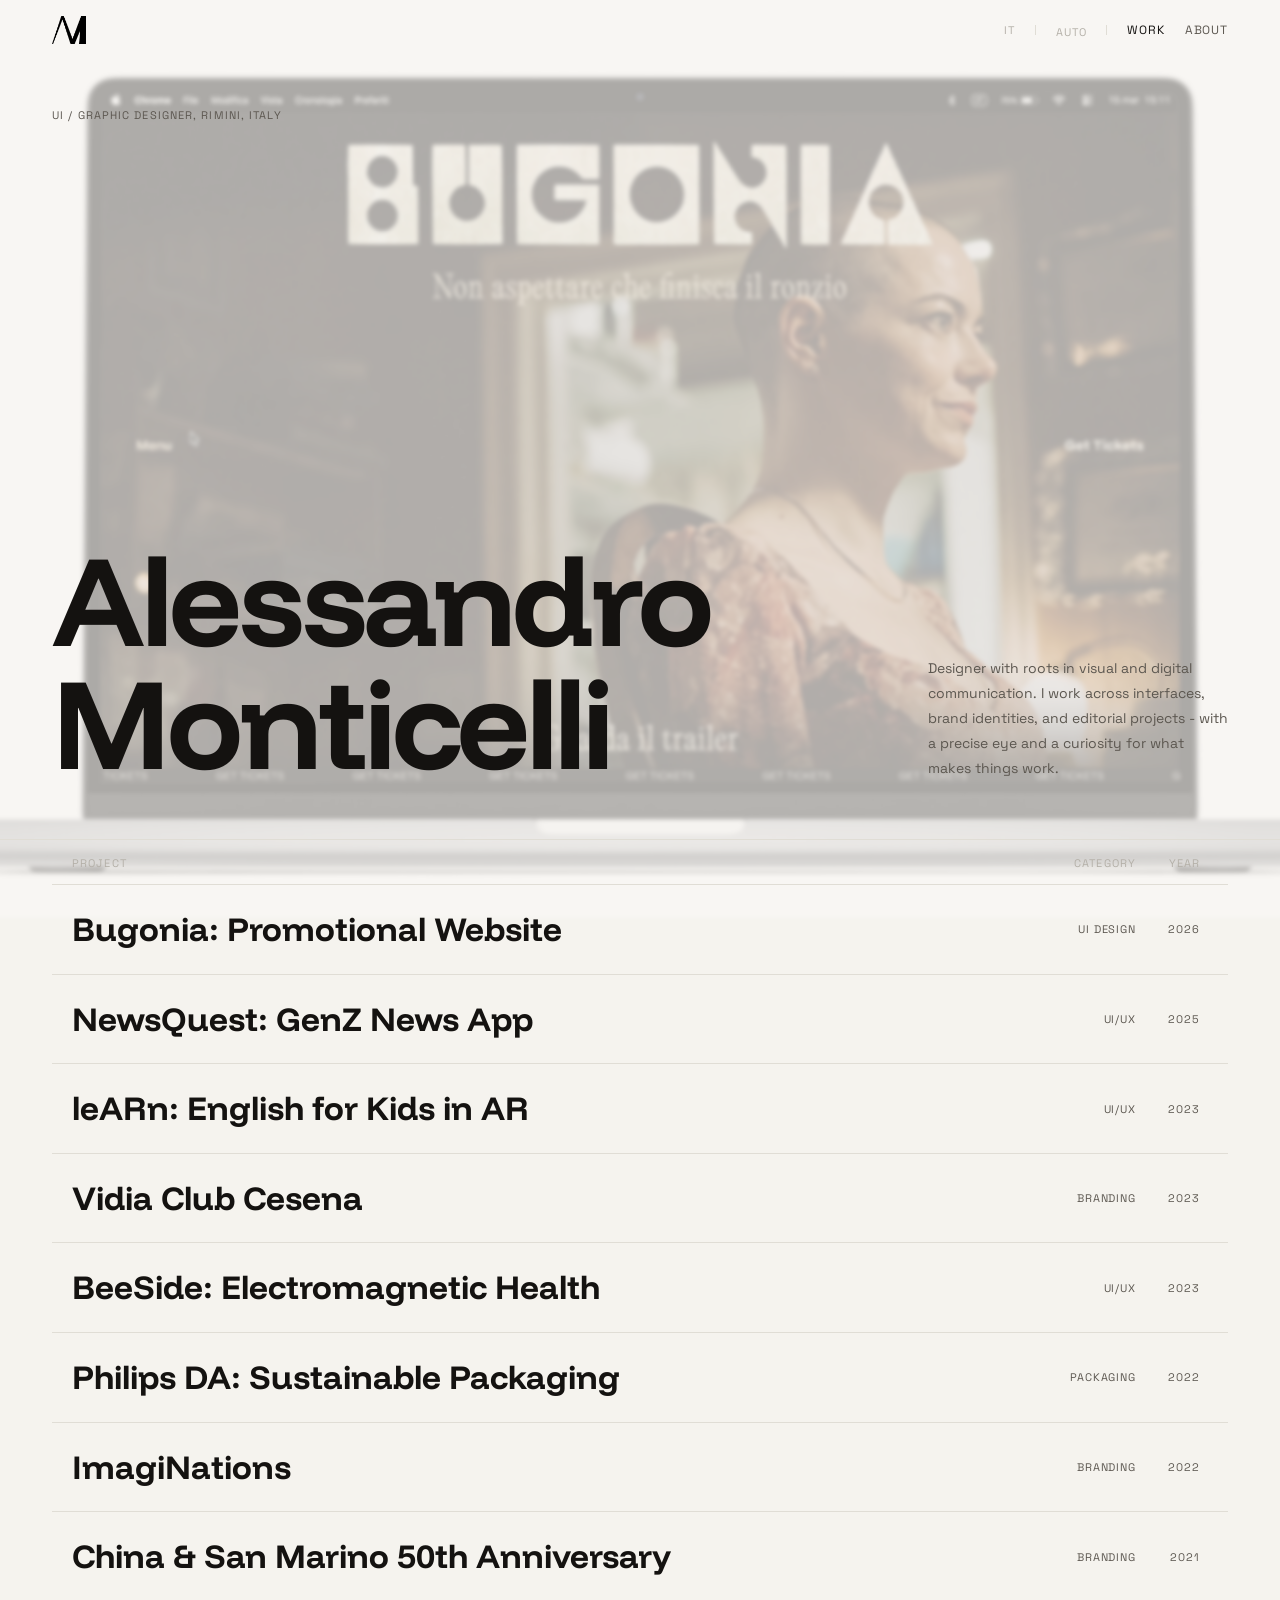
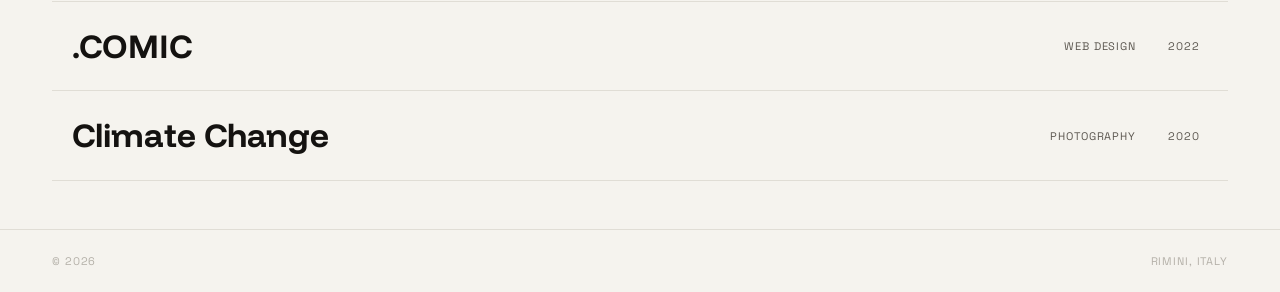
==== index.html @ 13293ac6 "Aggiunge la versione ai link di CSS e JS per evitare file vecchi in cache Co-Authored-By: Claude Opu" ====
<!DOCTYPE html>
<html lang="en" data-theme="auto">
<head>
  <meta charset="UTF-8">
  <meta name="viewport" content="width=device-width, initial-scale=1.0">
  <title>Alessandro Monticelli</title>
  <link rel="icon" type="image/svg+xml" href="favicon.svg">
  <link rel="preconnect" href="https://fonts.googleapis.com">
  <link rel="preconnect" href="https://fonts.gstatic.com" crossorigin>
  <link href="https://fonts.googleapis.com/css2?family=Funnel+Display:wght@400;500;600;700;800&family=Space+Grotesk:wght@300;400;500&display=swap" rel="stylesheet">
  <link rel="stylesheet" href="style.css?v=7729864e">
</head>
<body>

  <!-- Custom cursor -->
  <div id="cursor" class="cursor" aria-hidden="true"></div>

  <!-- Particle logo (shown when no project is hovered) -->
  <canvas class="logo-field" id="logoField" aria-hidden="true"></canvas>

  <!-- Fullscreen background preview layers -->
  <div class="fullscreen-bg" id="bgLayerA" aria-hidden="true"></div>
  <div class="fullscreen-bg" id="bgLayerB" aria-hidden="true"></div>

  <!-- Nav -->
  <nav class="nav">
    <a href="index.html" class="logo-link" aria-label="Home">
      <img src="logo.png" alt="AM" class="logo-img" width="34">
    </a>
    <div class="nav-right">
      <button id="langToggle" class="nav-control" aria-label="Switch language">IT</button>
      <span class="nav-divider" aria-hidden="true"></span>
      <div class="theme-dropdown">
        <button id="themeToggle" class="nav-control" aria-label="Toggle theme">Auto</button>
        <div class="theme-menu" id="themeMenu" hidden>
          <button class="theme-option" data-theme="light">Light</button>
          <button class="theme-option" data-theme="dark">Dark</button>
          <button class="theme-option" data-theme="auto">Auto</button>
        </div>
      </div>
      <span class="nav-divider" aria-hidden="true"></span>
      <a href="index.html" class="nav-link is-active" data-i18n="navWork">Work</a>
      <a href="about.html" class="nav-link" data-i18n="navAbout">About</a>
    </div>
  </nav>

  <!-- Hero -->
  <section class="hero">
    <p class="hero-label" data-i18n="introLabel">UI / Graphic Designer, Rimini, Italy</p>
    <div class="hero-bottom">
      <h1 class="hero-name" aria-label="Alessandro Monticelli">
        <span class="hero-word"><span>Alessandro</span></span>
        <span class="hero-word"><span>Monticelli</span></span>
      </h1>
      <p class="hero-bio" data-i18n="bio">
        Designer with roots in visual and digital communication. I work across interfaces, brand identities, and editorial projects - with a precise eye and a curiosity for what makes things work.
      </p>
    </div>
  </section>

  <!-- Work list -->
  <main class="work-main">
    <div class="work-header">
      <span data-i18n="tableProject">Project</span>
      <span data-i18n="tableCat">Category</span>
      <span data-i18n="tableYear">Year</span>
      <span></span>
    </div>
    <div class="work-list" id="workList"></div>
  </main>

  <footer class="site-footer">
    <span>&#169; <span id="footerYear"></span></span>
    <span data-i18n="footerLocation">Rimini, Italy</span>
  </footer>

  <!-- Modal (right-panel drawer) -->
  <div class="modal-overlay" id="modalOverlay" role="dialog" aria-modal="true" aria-labelledby="modalTitle">
    <div class="modal-panel" id="modalPanel" tabindex="-1">

      <div class="modal-topbar">
        <button class="modal-close" id="modalClose" aria-label="Close modal">
          <svg width="13" height="13" viewBox="0 0 13 13" fill="none" aria-hidden="true">
            <line x1="1" y1="1" x2="12" y2="12" stroke="currentColor" stroke-width="1.5" stroke-linecap="round"/>
            <line x1="12" y1="1" x2="1" y2="12" stroke="currentColor" stroke-width="1.5" stroke-linecap="round"/>
          </svg>
          <span id="modalCloseText">Close</span>
        </button>
      </div>

      <div class="modal-hero" id="modalHero"></div>

      <div class="modal-body">
        <h2 class="modal-title" id="modalTitle"></h2>

        <div class="modal-meta">
          <div class="modal-meta-item">
            <span class="modal-meta-label" data-i18n="modalCat">Category</span>
            <span class="modal-meta-val" id="modalCatVal"></span>
          </div>
          <div class="modal-meta-item">
            <span class="modal-meta-label" data-i18n="modalDate">Date</span>
            <span class="modal-meta-val" id="modalDateVal"></span>
          </div>
          <div class="modal-meta-item">
            <span class="modal-meta-label" data-i18n="modalClient">Client</span>
            <span class="modal-meta-val" id="modalClientVal"></span>
          </div>
        </div>

        <p class="modal-desc" id="modalDesc"></p>

        <div class="modal-gallery" id="modalGallery"></div>

        <a class="modal-link" id="modalLink" target="_blank" rel="noopener noreferrer">
          <span id="modalLinkText">View on Behance</span>
          <svg width="11" height="11" viewBox="0 0 11 11" fill="none" aria-hidden="true">
            <path d="M1.5 9.5L9.5 1.5M9.5 1.5H4M9.5 1.5V7" stroke="currentColor" stroke-width="1.4" stroke-linecap="round" stroke-linejoin="round"/>
          </svg>
        </a>
      </div>

    </div>
  </div>

  <script src="script.js?v=7729864e"></script>
</body>
</html>
---- style.css ----
/* ─── Reset ──────────────────────────────────────────────────────── */
*, *::before, *::after { margin: 0; padding: 0; box-sizing: border-box; }

/* ─── Tokens: Light (default) ───────────────────────────────────── */
:root {
  --bg:           #f5f3ee;
  --surface:      #eeece6;
  --ink:          #141210;
  --ink-muted:    #5c5750;
  --ink-dim:      #b4b0a8;
  --rule:         #e0ddd5;
  --accent:       #296600;
  --accent-on:    #f5f3ee;
  --dot-color:    rgba(20, 18, 14, 0.08);
  --modal-bg:     #f5f3ee;
  --modal-scrim:  rgba(8, 6, 4, 0.28);
  --cursor-color: #141210;
  --nav-h:        60px;
  --pad-x:        52px;
  --ease-out:     cubic-bezier(0.16, 1, 0.3, 1);
}

/* ─── Dark ───────────────────────────────────────────────────────── */
:root[data-theme="dark"] {
  --bg:           #0c0b09;
  --surface:      #141210;
  --ink:          #f0ebe0;
  --ink-muted:    #8a857c;
  --ink-dim:      #3a3630;
  --rule:         #1e1c18;
  --accent:       #c8f03a;
  --accent-on:    #0c0b09;
  --dot-color:    rgba(200, 240, 58, 0.12);
  --modal-bg:     #0c0b09;
  --modal-scrim:  rgba(2, 2, 0, 0.72);
  --cursor-color: #c8f03a;
}

/* ─── Auto dark ──────────────────────────────────────────────────── */
@media (prefers-color-scheme: dark) {
  :root[data-theme="auto"] {
    --bg:           #0c0b09;
    --surface:      #141210;
    --ink:          #f0ebe0;
    --ink-muted:    #8a857c;
    --ink-dim:      #3a3630;
    --rule:         #1e1c18;
    --accent:       #c8f03a;
    --accent-on:    #0c0b09;
    --dot-color:    rgba(200, 240, 58, 0.12);
    --modal-bg:     #0c0b09;
    --modal-scrim:  rgba(2, 2, 0, 0.72);
    --cursor-color: #c8f03a;
  }
}

/* ─── Base ───────────────────────────────────────────────────────── */
html {
  -webkit-font-smoothing: antialiased;
  -moz-osx-font-smoothing: grayscale;
  scroll-behavior: smooth;
}

body {
  background: var(--bg);
  color: var(--ink);
  font-family: 'Space Grotesk', 'Helvetica Neue', sans-serif;
  font-weight: 400;
  min-height: 100vh;
  overflow-x: hidden;
  transition: background 0.35s ease, color 0.35s ease;
}

a { color: inherit; text-decoration: none; }

/* ─── Cursor ─────────────────────────────────────────────────────── */
.cursor {
  position: fixed;
  top: 0; left: 0;
  width: 10px; height: 10px;
  background: var(--cursor-color);
  border-radius: 50%;
  pointer-events: none;
  z-index: 9999;
  opacity: 0;
  will-change: transform;
  transform-origin: 50% 50%;
  transition: background 0.35s ease;
}

html.has-mouse .cursor { opacity: 1; }
html.has-mouse,
html.has-mouse * { cursor: none !important; }

/* ─── Dot grid ───────────────────────────────────────────────────── */
.dot-grid {
  position: fixed;
  inset: 0;
  pointer-events: none;
  z-index: 2;
  background-image: radial-gradient(circle, var(--dot-color) 1.5px, transparent 1.5px);
  background-size: 24px 24px;
  -webkit-mask-image: radial-gradient(circle 200px at var(--cx, -999px) var(--cy, -999px), black 10%, transparent 85%);
  mask-image: radial-gradient(circle 200px at var(--cx, -999px) var(--cy, -999px), black 10%, transparent 85%);
  opacity: 0;
  transition: opacity 0.5s ease;
}
html.has-mouse .dot-grid { opacity: 1; }

/* ─── Particle logo field ────────────────────────────────────────── */
.logo-field {
  position: fixed;
  inset: 0;
  width: 100%;
  height: 100%;
  pointer-events: none;
  z-index: 1;
  opacity: 1;
  transition: opacity 0.9s ease;
}
.logo-field.is-hidden { opacity: 0; transition-duration: 0.5s; }

/* ─── Nav ────────────────────────────────────────────────────────── */
.nav {
  position: fixed;
  top: 0; left: 0; right: 0;
  z-index: 100;
  height: var(--nav-h);
  padding: 0 var(--pad-x);
  display: flex;
  align-items: center;
  gap: 20px;
}

.logo-link {
  display: flex;
  align-items: center;
  flex-shrink: 0;
  transition: opacity 0.2s ease;
}
.logo-link:hover { opacity: 0.55; }

.logo-img {
  width: 34px;
  height: auto;
  display: block;
  mix-blend-mode: multiply;
  transition: opacity 0.2s ease, filter 0.35s ease;
}

:root[data-theme="dark"] .logo-img { filter: invert(1); mix-blend-mode: screen; }
@media (prefers-color-scheme: dark) {
  :root[data-theme="auto"] .logo-img { filter: invert(1); mix-blend-mode: screen; }
}

.nav-right {
  display: flex;
  align-items: center;
  gap: 20px;
  margin-left: auto;
}

.nav-link {
  font-size: 12px;
  letter-spacing: 0.07em;
  text-transform: uppercase;
  color: var(--ink-muted);
  transition: color 0.2s ease;
  white-space: nowrap;
  font-weight: 400;
}
.nav-link:hover,
.nav-link.is-active { color: var(--ink); }

.nav-divider {
  width: 1px; height: 10px;
  background: var(--rule);
  flex-shrink: 0;
}

.nav-control {
  font-family: 'Space Grotesk', sans-serif;
  font-size: 11px;
  font-weight: 400;
  letter-spacing: 0.08em;
  text-transform: uppercase;
  color: var(--ink-dim);
  background: none; border: none; padding: 0;
  transition: color 0.2s ease;
  white-space: nowrap;
}
.nav-control:hover { color: var(--ink-muted); }

.theme-dropdown { position: relative; }

.theme-menu {
  position: absolute;
  top: calc(100% + 12px);
  right: 0;
  background: var(--surface);
  border: 1px solid var(--rule);
  padding: 4px 0;
  z-index: 200;
  min-width: 76px;
}

.theme-option {
  display: block;
  width: 100%;
  text-align: left;
  padding: 8px 14px;
  font-family: 'Space Grotesk', sans-serif;
  font-size: 11px;
  font-weight: 400;
  letter-spacing: 0.08em;
  text-transform: uppercase;
  color: var(--ink-muted);
  background: none; border: none;
  transition: color 0.15s ease;
}
.theme-option:hover { color: var(--ink); }

/* ─── Hero ───────────────────────────────────────────────────────── */
.hero {
  position: relative;
  z-index: 3;
  min-height: calc(100dvh - var(--nav-h));
  padding: calc(var(--nav-h) + 48px) var(--pad-x) 52px;
  display: flex;
  flex-direction: column;
  justify-content: space-between;
  border-bottom: 1px solid var(--rule);
}

.hero-label {
  font-size: 11px;
  letter-spacing: 0.1em;
  text-transform: uppercase;
  color: var(--ink-muted);
  opacity: 0;
  transform: translateY(8px);
  transition: opacity 0.7s ease, transform 0.7s var(--ease-out);
}

body.is-loaded .hero-label {
  opacity: 1;
  transform: translateY(0);
}

.hero-bottom {
  display: grid;
  grid-template-columns: 1fr 30ch;
  align-items: flex-end;
  gap: 48px;
}

.hero-name {
  font-family: 'Funnel Display', sans-serif;
  font-weight: 700;
  font-size: clamp(58px, 10vw, 138px);
  line-height: 0.9;
  letter-spacing: -0.03em;
  color: var(--ink);
}

/* Word-by-word curtain reveal */
.hero-word {
  display: block;
  overflow: hidden;
  padding-bottom: 0.06em; /* descender clearance */
}

.hero-word > span {
  display: block;
  transform: translateY(106%);
  transition: transform 0s; /* overridden when is-loaded */
}

body.is-loaded .hero-word > span {
  transform: translateY(0);
  transition: transform 1s var(--ease-out);
}

body.is-loaded .hero-word:nth-child(1) > span { transition-delay: 0.06s; }
body.is-loaded .hero-word:nth-child(2) > span { transition-delay: 0.18s; }

.hero-bio {
  font-size: 14px;
  line-height: 1.78;
  color: var(--ink-muted);
  align-self: flex-end;
  padding-bottom: 6px;
  opacity: 0;
  transform: translateY(10px);
  transition: opacity 0.7s ease, transform 0.7s var(--ease-out);
}

body.is-loaded .hero-bio {
  opacity: 1;
  transform: translateY(0);
  transition-delay: 0.32s;
}

/* ─── Work section ───────────────────────────────────────────────── */
.work-main {
  position: relative;
  z-index: 3;
  padding: 0 var(--pad-x) 48px;
}

.work-header {
  display: grid;
  grid-template-columns: 1fr 120px 52px 16px;
  align-items: center;
  column-gap: 12px;
  padding: 16px 0 14px 20px;
  border-bottom: 1px solid var(--rule);
  font-size: 11px;
  letter-spacing: 0.1em;
  text-transform: uppercase;
  color: var(--ink-dim);
}

.work-header span:nth-child(2),
.work-header span:nth-child(3) { text-align: right; }

/* ─── Project rows ───────────────────────────────────────────────── */
.project-row {
  display: grid;
  grid-template-columns: 1fr 120px 52px 16px;
  align-items: center;
  column-gap: 12px;
  padding: 26px 0 26px 20px;
  border-bottom: 1px solid var(--rule);
  position: relative;
  opacity: 0;
  transform: translateY(14px);
  transition:
    opacity 0.55s ease,
    transform 0.55s var(--ease-out);
}

.project-row.is-revealed {
  opacity: 1;
  transform: translateY(0);
}

/* Accent left bar on hover */
.project-row::before {
  content: '';
  position: absolute;
  left: 0;
  top: 50%;
  transform: translateY(-50%);
  width: 2px;
  height: 0;
  background: var(--accent);
  border-radius: 1px;
  transition: height 0.38s var(--ease-out);
}

.project-row:hover::before { height: 52%; }

.project-title {
  font-family: 'Funnel Display', sans-serif;
  font-weight: 700;
  font-size: clamp(20px, 2.6vw, 36px);
  line-height: 1.1;
  color: var(--ink);
  transition:
    transform 0.42s var(--ease-out),
    color 0.25s ease;
  will-change: transform;
  white-space: nowrap;
  overflow: hidden;
  text-overflow: ellipsis;
  min-width: 0; /* prevent 1fr grid cell overflow */
}

.project-row:hover .project-title {
  transform: translateX(6px);
}

.project-cat,
.project-year {
  font-size: 11px;
  letter-spacing: 0.08em;
  text-transform: uppercase;
  color: var(--ink-muted);
  text-align: right;
  transition: color 0.25s ease;
}

.project-arrow {
  font-size: 13px;
  color: var(--accent);
  text-align: right;
  opacity: 0;
  transform: translateX(-4px);
  transition: opacity 0.25s ease, transform 0.35s var(--ease-out);
}

.project-row:hover .project-arrow {
  opacity: 1;
  transform: translateX(0);
}

/* Dim non-hovered rows */
.work-list.is-hovering .project-row {
  opacity: 0.16;
  transition:
    opacity 0.3s ease,
    transform 0.42s var(--ease-out);
}

.work-list.is-hovering .project-row:hover {
  opacity: 1;
}

/* ─── Fullscreen background ──────────────────────────────────────── */
.fullscreen-bg {
  position: fixed;
  inset: 0;
  z-index: 1;
  background-size: cover;
  background-position: center;
  background-repeat: no-repeat;
  opacity: 0;
  pointer-events: none;
  transition: opacity 0.75s ease;
  filter: saturate(0.65) blur(2px);
  transform: scale(1.04);
  will-change: opacity;
}
.fullscreen-bg.is-active { opacity: 0.30; }

/* ─── Modal (right-panel drawer) ─────────────────────────────────── */
.modal-overlay {
  position: fixed;
  inset: 0;
  z-index: 800;
  background: var(--modal-scrim);
  display: flex;
  justify-content: flex-end;
  opacity: 0;
  pointer-events: none;
  transition: opacity 0.28s ease;
  backdrop-filter: blur(4px);
  -webkit-backdrop-filter: blur(4px);
}

.modal-overlay.is-open {
  opacity: 1;
  pointer-events: all;
}

.modal-panel {
  background: var(--modal-bg);
  border-left: 1px solid var(--rule);
  width: min(520px, 100vw);
  height: 100%;
  overflow-y: auto;
  position: relative;
  transform: translateX(100%);
  transition: transform 0.52s var(--ease-out);
  scrollbar-width: thin;
  scrollbar-color: var(--rule) transparent;
  display: flex;
  flex-direction: column;
}

.modal-overlay.is-open .modal-panel {
  transform: translateX(0);
}

.modal-topbar {
  position: sticky;
  top: 0;
  z-index: 10;
  background: var(--modal-bg);
  padding: 18px 24px;
  border-bottom: 1px solid var(--rule);
  display: flex;
  align-items: center;
  justify-content: space-between;
  flex-shrink: 0;
}

.modal-close {
  display: flex;
  align-items: center;
  gap: 8px;
  font-family: 'Space Grotesk', sans-serif;
  font-size: 11px;
  font-weight: 400;
  letter-spacing: 0.08em;
  text-transform: uppercase;
  color: var(--ink-muted);
  background: none;
  border: none;
  padding: 0;
  transition: color 0.2s ease;
}
.modal-close:hover { color: var(--ink); }

.modal-close svg {
  flex-shrink: 0;
  transition: transform 0.25s var(--ease-out);
}
.modal-close:hover svg { transform: rotate(90deg); }

.modal-hero {
  width: 100%;
  height: 260px;
  background-size: cover;
  background-position: center;
  flex-shrink: 0;
}

.modal-body {
  padding: 28px 28px 40px;
  flex: 1;
}

.modal-title {
  font-family: 'Funnel Display', sans-serif;
  font-size: 24px;
  font-weight: 700;
  letter-spacing: -0.02em;
  color: var(--ink);
  line-height: 1.2;
  margin-bottom: 24px;
  padding-right: 8px;
}

.modal-meta {
  display: flex;
  gap: 0;
  margin-bottom: 24px;
  padding-bottom: 24px;
  border-bottom: 1px solid var(--rule);
}

.modal-meta-item {
  display: flex;
  flex-direction: column;
  gap: 5px;
  flex: 1;
}

.modal-meta-item + .modal-meta-item {
  padding-left: 20px;
  border-left: 1px solid var(--rule);
}

.modal-meta-label {
  font-size: 10px;
  letter-spacing: 0.1em;
  text-transform: uppercase;
  color: var(--ink-dim);
}

.modal-meta-val {
  font-family: 'Space Grotesk', sans-serif;
  font-size: 12px;
  color: var(--ink-muted);
  font-weight: 400;
}

.modal-desc {
  font-size: 14px;
  line-height: 1.82;
  color: var(--ink-muted);
  margin-bottom: 28px;
}

.modal-gallery {
  display: grid;
  grid-template-columns: 1fr 1fr;
  gap: 8px;
  margin-bottom: 32px;
}

.modal-gallery-img {
  aspect-ratio: 3 / 2;
  background-size: cover;
  background-position: center;
  overflow: hidden;
}

.modal-gallery-img.is-placeholder {
  background: var(--surface);
}

.modal-link {
  display: inline-flex;
  align-items: center;
  gap: 8px;
  padding: 12px 20px;
  background: var(--accent);
  color: var(--accent-on);
  font-family: 'Space Grotesk', sans-serif;
  font-size: 11px;
  font-weight: 500;
  letter-spacing: 0.09em;
  text-transform: uppercase;
  border-radius: 2px;
  transition: opacity 0.2s ease, transform 0.2s ease;
}
.modal-link:hover {
  opacity: 0.82;
  transform: translateY(-1px);
}
.modal-link:active {
  transform: translateY(0) scale(0.98);
}

/* ─── Footer ─────────────────────────────────────────────────────── */
.site-footer {
  position: relative;
  z-index: 3;
  padding: 24px var(--pad-x);
  display: flex;
  justify-content: space-between;
  font-size: 11px;
  letter-spacing: 0.08em;
  text-transform: uppercase;
  color: var(--ink-dim);
  border-top: 1px solid var(--rule);
}

/* ─── About page ─────────────────────────────────────────────────── */
.about-main {
  position: relative;
  z-index: 3;
  padding-top: var(--nav-h);
}

.about-hero {
  min-height: 56vh;
  display: flex;
  flex-direction: column;
  justify-content: flex-end;
  padding: 60px var(--pad-x) 52px;
  border-bottom: 1px solid var(--rule);
}

.about-label {
  display: block;
  font-size: 11px;
  letter-spacing: 0.1em;
  text-transform: uppercase;
  color: var(--ink-muted);
  margin-bottom: 28px;
  opacity: 0;
  transform: translateY(8px);
  transition: opacity 0.6s ease, transform 0.6s var(--ease-out);
}

body.is-loaded .about-label {
  opacity: 1;
  transform: translateY(0);
}

.about-headline {
  font-family: 'Funnel Display', sans-serif;
  font-weight: 700;
  font-size: clamp(26px, 3.8vw, 50px);
  line-height: 1.14;
  letter-spacing: -0.025em;
  color: var(--ink);
  max-width: 22ch;
  opacity: 0;
  transform: translateY(16px);
  transition: opacity 0.8s ease, transform 0.8s var(--ease-out);
}

body.is-loaded .about-headline {
  opacity: 1;
  transform: translateY(0);
  transition-delay: 0.1s;
}

/* About body: bio + sidebar */
.about-body {
  display: grid;
  grid-template-columns: 1fr 1fr;
  gap: 60px;
  padding: 56px var(--pad-x) 60px;
  border-bottom: 1px solid var(--rule);
}

.about-bio {
  display: flex;
  flex-direction: column;
  gap: 22px;
}

.about-bio p {
  font-size: 14px;
  line-height: 1.85;
  color: var(--ink-muted);
}

.about-sidebar {
  display: flex;
  flex-direction: column;
  gap: 32px;
}

.sidebar-block {}

.sidebar-label {
  display: block;
  font-size: 10px;
  letter-spacing: 0.1em;
  text-transform: uppercase;
  color: var(--ink-dim);
  margin-bottom: 12px;
}

.sidebar-block ul { list-style: none; }

.sidebar-block li {
  font-size: 13px;
  line-height: 2;
  color: var(--ink-muted);
}

.sidebar-block a {
  color: var(--ink-muted);
  transition: color 0.2s ease;
}
.sidebar-block a:hover { color: var(--ink); }

/* Language dots */
.lang-item {
  display: flex;
  justify-content: space-between;
  align-items: center;
  line-height: 2;
}

.lang-dots {
  display: flex;
  gap: 5px;
  align-items: center;
  flex-shrink: 0;
  margin-left: 12px;
}

.ldot {
  width: 6px; height: 6px;
  border-radius: 50%;
  display: inline-block;
  flex-shrink: 0;
}
.ldot.on { background: var(--accent); }
.ldot.off {
  background: transparent;
  border: 1px solid var(--ink-dim);
}

/* ─── About experience / education ───────────────────────────────── */
.about-section {
  padding: 0 var(--pad-x);
}

.about-section + .about-section {
  border-top: 1px solid var(--rule);
}

.section-header {
  padding: 36px 0 14px;
  border-bottom: 1px solid var(--rule);
}

.section-label {
  font-size: 10px;
  letter-spacing: 0.1em;
  text-transform: uppercase;
  color: var(--ink-dim);
}

.exp-row {
  display: grid;
  grid-template-columns: 240px 1fr;
  gap: 48px;
  padding: 30px 0;
  border-bottom: 1px solid var(--rule);
}

.exp-left {}

.exp-role {
  font-family: 'Funnel Display', sans-serif;
  font-size: 16px;
  font-weight: 600;
  letter-spacing: -0.01em;
  color: var(--ink);
  margin-bottom: 4px;
  line-height: 1.2;
}

.exp-company {
  font-size: 12px;
  letter-spacing: 0.04em;
  color: var(--ink-muted);
  margin-bottom: 10px;
}

.exp-period {
  font-family: 'Space Grotesk', monospace;
  font-size: 11px;
  letter-spacing: 0.06em;
  text-transform: uppercase;
  color: var(--ink-dim);
}

.exp-desc {
  font-size: 13px;
  line-height: 1.82;
  color: var(--ink-muted);
  padding-top: 2px;
}

/* About footer */
.about-footer-pad { padding-bottom: 48px; }

/* ─── Reveal animations (stagger on load) ────────────────────────── */
body.is-loaded .work-header {
  opacity: 1;
  transform: translateY(0);
}

.work-header {
  opacity: 0;
  transform: translateY(10px);
  transition: opacity 0.6s ease 0.45s, transform 0.6s var(--ease-out) 0.45s;
}

/* ─── Responsive ─────────────────────────────────────────────────── */
@media (max-width: 720px) {
  :root {
    --pad-x: 22px;
    --nav-h: 56px;
  }

  .cursor,
  .dot-grid { display: none; }

  .hero-bottom {
    grid-template-columns: 1fr;
    gap: 28px;
  }

  .hero-bio { max-width: 100%; }

  .work-header,
  .project-row {
    grid-template-columns: 1fr 90px 42px 0px;
    padding-left: 14px;
  }

  .project-arrow { display: none; }

  .project-title { font-size: clamp(18px, 5.5vw, 28px); }

  .modal-meta { flex-direction: column; gap: 12px; }
  .modal-meta-item + .modal-meta-item {
    padding-left: 0;
    border-left: none;
    border-top: 1px solid var(--rule);
    padding-top: 12px;
  }

  .about-body {
    grid-template-columns: 1fr;
    gap: 36px;
  }

  .exp-row {
    grid-template-columns: 1fr;
    gap: 14px;
  }

  .modal-gallery { grid-template-columns: 1fr; }
}
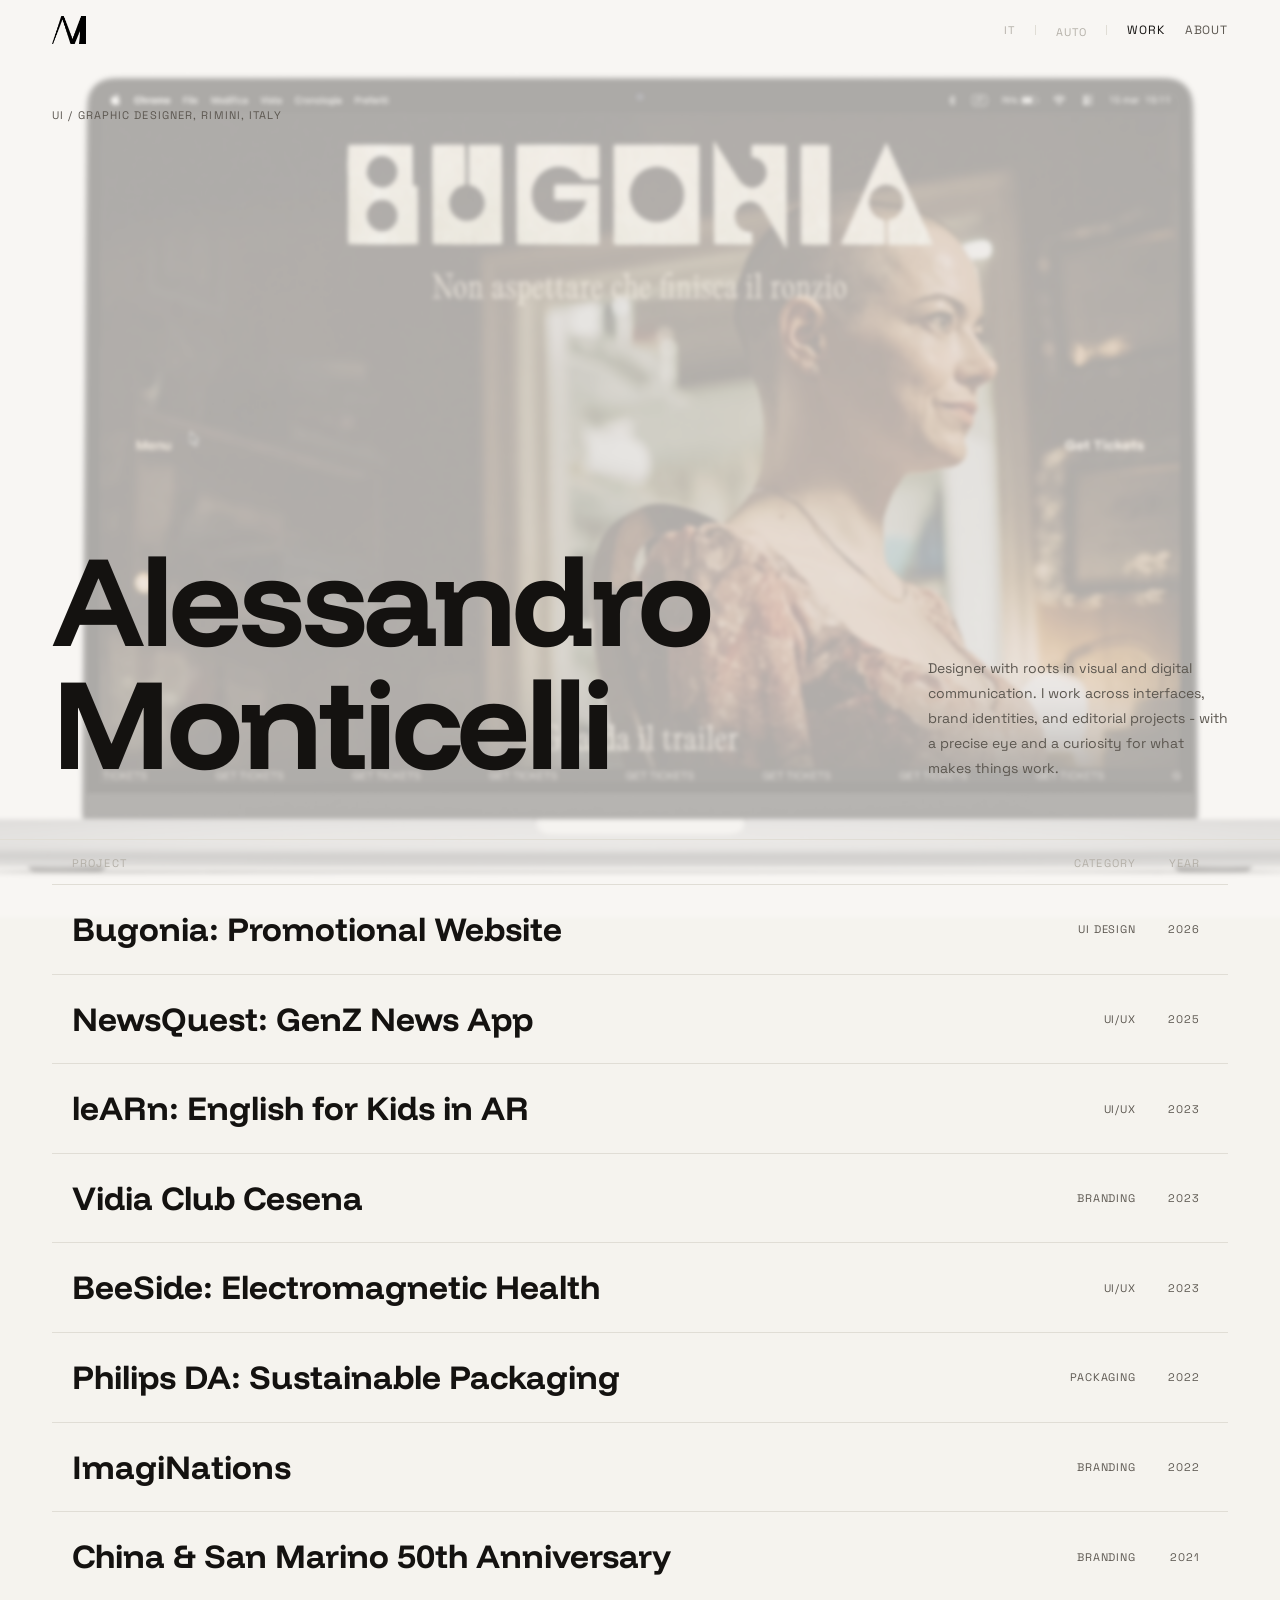
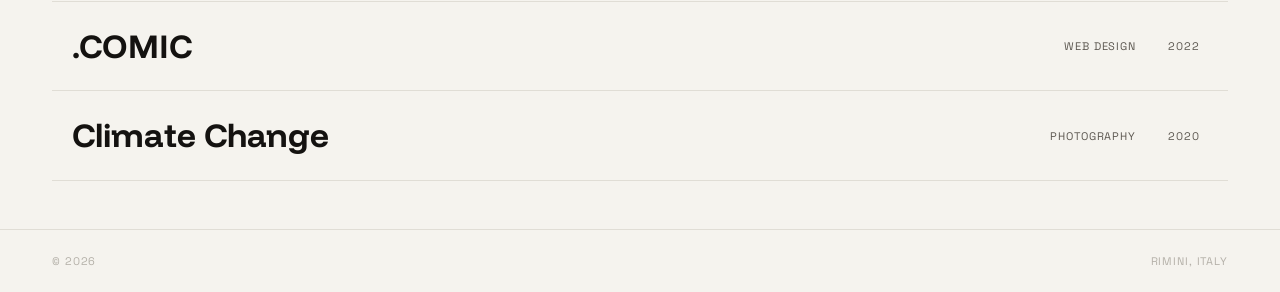
==== commit 348d8d09: "Immagini dei progetti in alta risoluzione da Behance, logo con ritorno più lento e più visibile in t" ====
--- a/index.html
+++ b/index.html
@@ -8,7 +8,7 @@
   <link rel="preconnect" href="https://fonts.googleapis.com">
   <link rel="preconnect" href="https://fonts.gstatic.com" crossorigin>
   <link href="https://fonts.googleapis.com/css2?family=Funnel+Display:wght@400;500;600;700;800&family=Space+Grotesk:wght@300;400;500&display=swap" rel="stylesheet">
-  <link rel="stylesheet" href="style.css?v=7729864e">
+  <link rel="stylesheet" href="style.css?v=d76d6ff2">
 </head>
 <body>
 
@@ -123,6 +123,6 @@
     </div>
   </div>
 
-  <script src="script.js?v=7729864e"></script>
+  <script src="script.js?v=d76d6ff2"></script>
 </body>
 </html>
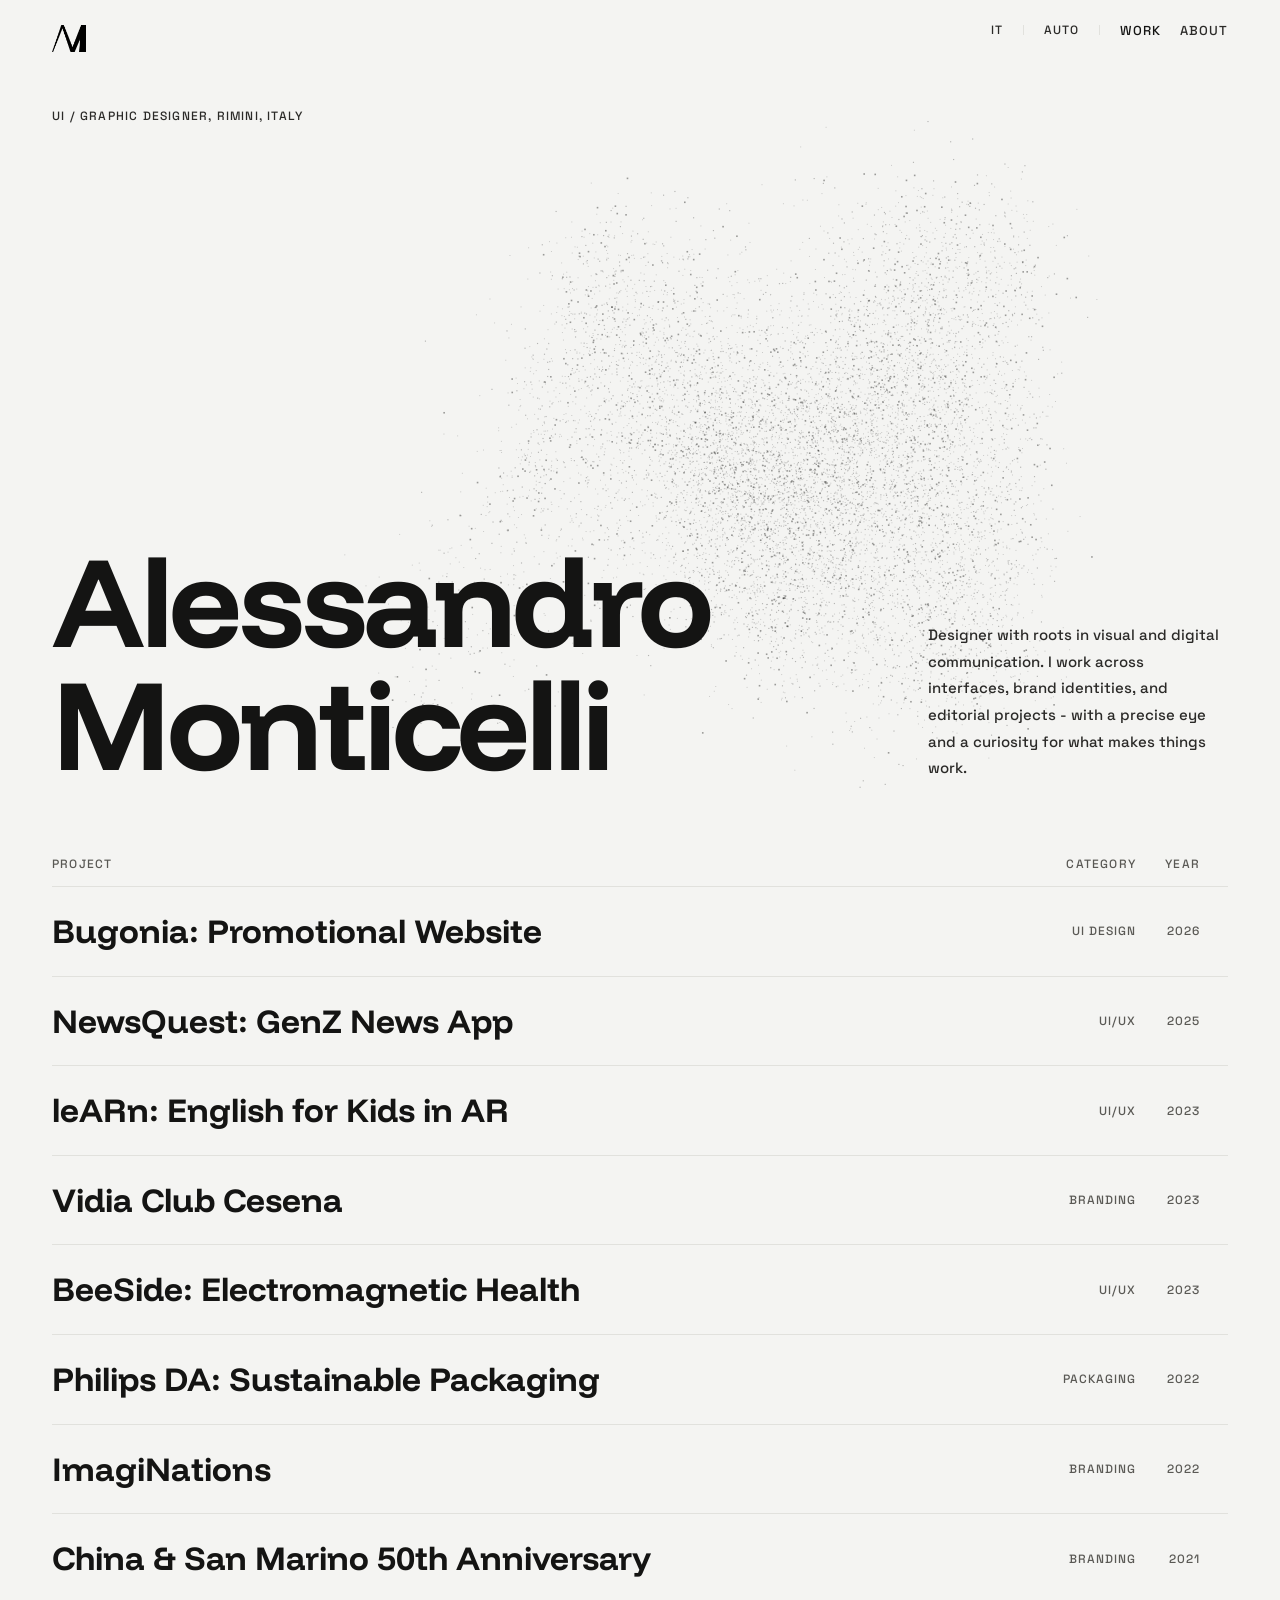
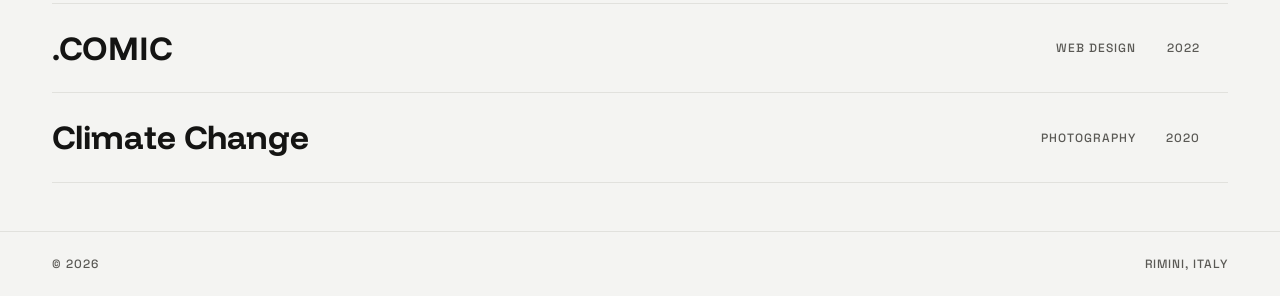
==== commit ea7e317c: "Half-page project panel with fullscreen viewer, About particle logo, neutral light theme, readabilit" ====
--- a/index.html
+++ b/index.html
@@ -8,7 +8,7 @@
   <link rel="preconnect" href="https://fonts.googleapis.com">
   <link rel="preconnect" href="https://fonts.gstatic.com" crossorigin>
   <link href="https://fonts.googleapis.com/css2?family=Funnel+Display:wght@400;500;600;700;800&family=Space+Grotesk:wght@300;400;500&display=swap" rel="stylesheet">
-  <link rel="stylesheet" href="style.css?v=d76d6ff2">
+  <link rel="stylesheet" href="style.css?v=63c426c1">
 </head>
 <body>
 
@@ -74,24 +74,33 @@
     <span data-i18n="footerLocation">Rimini, Italy</span>
   </footer>
 
-  <!-- Modal (right-panel drawer) -->
+  <!-- Modal (right-panel drawer, half the page wide) -->
   <div class="modal-overlay" id="modalOverlay" role="dialog" aria-modal="true" aria-labelledby="modalTitle">
+    <!-- Copy of the clicked title, kept sharp above the blurred list -->
+    <span class="modal-focus-title" id="modalFocusTitle" aria-hidden="true"></span>
+
     <div class="modal-panel" id="modalPanel" tabindex="-1">
 
-      <div class="modal-topbar">
-        <button class="modal-close" id="modalClose" aria-label="Close modal">
-          <svg width="13" height="13" viewBox="0 0 13 13" fill="none" aria-hidden="true">
-            <line x1="1" y1="1" x2="12" y2="12" stroke="currentColor" stroke-width="1.5" stroke-linecap="round"/>
-            <line x1="12" y1="1" x2="1" y2="12" stroke="currentColor" stroke-width="1.5" stroke-linecap="round"/>
-          </svg>
-          <span id="modalCloseText">Close</span>
-        </button>
-      </div>
+      <!-- Info: stays anchored at the top while the images scroll -->
+      <div class="modal-head">
+        <div class="modal-topbar">
+          <button class="modal-close" id="modalClose" aria-label="Close modal">
+            <svg width="13" height="13" viewBox="0 0 13 13" fill="none" aria-hidden="true">
+              <line x1="1" y1="1" x2="12" y2="12" stroke="currentColor" stroke-width="1.5" stroke-linecap="round"/>
+              <line x1="12" y1="1" x2="1" y2="12" stroke="currentColor" stroke-width="1.5" stroke-linecap="round"/>
+            </svg>
+            <span id="modalCloseText">Close</span>
+          </button>
 
-      <div class="modal-hero" id="modalHero"></div>
+          <a class="modal-link" id="modalLink" target="_blank" rel="noopener noreferrer">
+            <span id="modalLinkText">View on Behance</span>
+            <svg width="11" height="11" viewBox="0 0 11 11" fill="none" aria-hidden="true">
+              <path d="M1.5 9.5L9.5 1.5M9.5 1.5H4M9.5 1.5V7" stroke="currentColor" stroke-width="1.4" stroke-linecap="round" stroke-linejoin="round"/>
+            </svg>
+          </a>
+        </div>
 
-      <div class="modal-body">
-        <h2 class="modal-title" id="modalTitle"></h2>
+        <h2 class="visually-hidden" id="modalTitle"></h2>
 
         <div class="modal-meta">
           <div class="modal-meta-item">
@@ -109,20 +118,38 @@
         </div>
 
         <p class="modal-desc" id="modalDesc"></p>
+      </div>
 
-        <div class="modal-gallery" id="modalGallery"></div>
-
-        <a class="modal-link" id="modalLink" target="_blank" rel="noopener noreferrer">
-          <span id="modalLinkText">View on Behance</span>
-          <svg width="11" height="11" viewBox="0 0 11 11" fill="none" aria-hidden="true">
-            <path d="M1.5 9.5L9.5 1.5M9.5 1.5H4M9.5 1.5V7" stroke="currentColor" stroke-width="1.4" stroke-linecap="round" stroke-linejoin="round"/>
-          </svg>
-        </a>
-      </div>
+      <!-- Images: full panel width, scroll below the info -->
+      <div class="modal-gallery" id="modalGallery"></div>
 
     </div>
   </div>
 
-  <script src="script.js?v=d76d6ff2"></script>
+  <!-- Fullscreen image viewer (opened from the zoom button on each image) -->
+  <div class="lightbox" id="lightbox" role="dialog" aria-modal="true" aria-label="Image viewer">
+    <button class="lightbox-btn lightbox-close" id="lightboxClose" aria-label="Close">
+      <svg width="18" height="18" viewBox="0 0 13 13" fill="none" aria-hidden="true">
+        <line x1="1" y1="1" x2="12" y2="12" stroke="currentColor" stroke-width="1.3" stroke-linecap="round"/>
+        <line x1="12" y1="1" x2="1" y2="12" stroke="currentColor" stroke-width="1.3" stroke-linecap="round"/>
+      </svg>
+    </button>
+    <button class="lightbox-btn lightbox-arrow is-prev" id="lightboxPrev" aria-label="Previous image">
+      <svg width="28" height="28" viewBox="0 0 28 28" fill="none" aria-hidden="true">
+        <path d="M17 6L9 14L17 22" stroke="currentColor" stroke-width="1.6" stroke-linecap="round" stroke-linejoin="round"/>
+      </svg>
+    </button>
+    <img class="lightbox-img" id="lightboxImg" alt="">
+    <button class="lightbox-btn lightbox-arrow is-next" id="lightboxNext" aria-label="Next image">
+      <svg width="28" height="28" viewBox="0 0 28 28" fill="none" aria-hidden="true">
+        <path d="M11 6L19 14L11 22" stroke="currentColor" stroke-width="1.6" stroke-linecap="round" stroke-linejoin="round"/>
+      </svg>
+    </button>
+  </div>
+
+    </div>
+  </div>
+
+  <script src="script.js?v=63c426c1"></script>
 </body>
 </html>
--- a/style.css
+++ b/style.css
@@ -3,18 +3,23 @@
 
 /* ─── Tokens: Light (default) ───────────────────────────────────── */
 :root {
-  --bg:           #f5f3ee;
-  --surface:      #eeece6;
-  --ink:          #141210;
-  --ink-muted:    #5c5750;
-  --ink-dim:      #b4b0a8;
-  --rule:         #e0ddd5;
-  --accent:       #296600;
-  --accent-on:    #f5f3ee;
-  --dot-color:    rgba(20, 18, 14, 0.08);
-  --modal-bg:     #f5f3ee;
-  --modal-scrim:  rgba(8, 6, 4, 0.28);
+  --bg:           #f4f4f2;
+  --surface:      #ebebe8;
+  --ink:          #141413;
+  --ink-soft:     #2b2a28;
+  --ink-muted:    #5a5955;
+  --ink-dim:      #b2b1ac;
+  --rule:         #e1e1dd;
+  --accent:       #141413;
+  --accent-on:    #f4f4f2;
+  --dot-color:    rgba(20, 20, 18, 0.08);
+  --modal-bg:     #f4f4f2;
+  --modal-scrim:  rgba(8, 6, 4, 0.34);
   --cursor-color: #141210;
+  --cursor-halo:  0 0 0 1px rgba(244, 244, 242, 0.55), 0 0 6px rgba(244, 244, 242, 0.4);
+  /* Used while the dot is enlarged over links: smaller values, so the
+     scaled-up shadow only grows a little */
+  --cursor-halo-hover: 0 0 0 0.5px rgba(244, 244, 242, 0.5), 0 0 3px rgba(244, 244, 242, 0.32);
   --nav-h:        60px;
   --pad-x:        52px;
   --ease-out:     cubic-bezier(0.16, 1, 0.3, 1);
@@ -25,6 +30,7 @@
   --bg:           #0c0b09;
   --surface:      #141210;
   --ink:          #f0ebe0;
+  --ink-soft:     #d2cdc2;
   --ink-muted:    #8a857c;
   --ink-dim:      #3a3630;
   --rule:         #1e1c18;
@@ -34,6 +40,8 @@
   --modal-bg:     #0c0b09;
   --modal-scrim:  rgba(2, 2, 0, 0.72);
   --cursor-color: #c8f03a;
+  --cursor-halo:  0 0 0 0.5px rgba(12, 11, 9, 0.5), 0 1px 5px rgba(12, 11, 9, 0.45), 0 0 9px rgba(240, 235, 224, 0.25);
+  --cursor-halo-hover: 0 0 0 0.3px rgba(12, 11, 9, 0.35), 0 0.5px 2.5px rgba(12, 11, 9, 0.3), 0 0 4px rgba(240, 235, 224, 0.14);
 }
 
 /* ─── Auto dark ──────────────────────────────────────────────────── */
@@ -42,6 +50,7 @@
     --bg:           #0c0b09;
     --surface:      #141210;
     --ink:          #f0ebe0;
+    --ink-soft:     #d2cdc2;
     --ink-muted:    #8a857c;
     --ink-dim:      #3a3630;
     --rule:         #1e1c18;
@@ -51,6 +60,8 @@
     --modal-bg:     #0c0b09;
     --modal-scrim:  rgba(2, 2, 0, 0.72);
     --cursor-color: #c8f03a;
+    --cursor-halo:  0 0 0 0.5px rgba(12, 11, 9, 0.5), 0 1px 5px rgba(12, 11, 9, 0.45), 0 0 9px rgba(240, 235, 224, 0.25);
+    --cursor-halo-hover: 0 0 0 0.3px rgba(12, 11, 9, 0.35), 0 0.5px 2.5px rgba(12, 11, 9, 0.3), 0 0 4px rgba(240, 235, 224, 0.14);
   }
 }
 
@@ -85,10 +96,32 @@
   opacity: 0;
   will-change: transform;
   transform-origin: 50% 50%;
-  transition: background 0.35s ease;
+  /* Halo keeps the dot visible on any image: dark shadow on light areas,
+     light rim on dark ones */
+  box-shadow: var(--cursor-halo);
+  transition: background 0.35s ease, box-shadow 0.35s ease;
 }
 
 html.has-mouse .cursor { opacity: 1; }
+.cursor.is-hover { box-shadow: var(--cursor-halo-hover); }
+
+/* "+" shown over project images (click to zoom) */
+.cursor::before,
+.cursor::after {
+  content: '';
+  position: absolute;
+  left: 50%; top: 50%;
+  width: 4.4px; height: 0.6px;
+  margin: -0.3px 0 0 -2.2px;
+  background: var(--bg);
+  border-radius: 0.3px;
+  opacity: 0;
+  transition: opacity 0.2s ease;
+}
+.cursor::after { transform: rotate(90deg); }
+.cursor.is-zoom::before,
+.cursor.is-zoom::after { opacity: 1; }
+.cursor.is-zoom { box-shadow: var(--cursor-halo-hover); }
 html.has-mouse,
 html.has-mouse * { cursor: none !important; }
 
@@ -136,9 +169,12 @@
   display: flex;
   align-items: center;
   flex-shrink: 0;
-  transition: opacity 0.2s ease;
-}
-.logo-link:hover { opacity: 0.55; }
+  /* Top edge level with the top of the menu letters */
+  align-self: flex-start;
+  margin-top: 25px;
+  transition: transform 0.42s var(--ease-out);
+}
+.logo-link:hover { transform: scale(1.1); }
 
 .logo-img {
   width: 34px;
@@ -161,13 +197,13 @@
 }
 
 .nav-link {
-  font-size: 12px;
+  font-size: 13px;
   letter-spacing: 0.07em;
   text-transform: uppercase;
-  color: var(--ink-muted);
+  color: var(--ink-soft);
   transition: color 0.2s ease;
   white-space: nowrap;
-  font-weight: 400;
+  font-weight: 500;
 }
 .nav-link:hover,
 .nav-link.is-active { color: var(--ink); }
@@ -180,45 +216,43 @@
 
 .nav-control {
   font-family: 'Space Grotesk', sans-serif;
-  font-size: 11px;
-  font-weight: 400;
+  font-size: 12px;
+  font-weight: 500;
   letter-spacing: 0.08em;
   text-transform: uppercase;
-  color: var(--ink-dim);
+  color: var(--ink-soft);
   background: none; border: none; padding: 0;
   transition: color 0.2s ease;
   white-space: nowrap;
 }
-.nav-control:hover { color: var(--ink-muted); }
-
-.theme-dropdown { position: relative; }
+.nav-control:hover { color: var(--ink); }
+
+.theme-dropdown { position: relative; display: flex; }
 
 .theme-menu {
   position: absolute;
-  top: calc(100% + 12px);
+  top: calc(100% + 8px);
   right: 0;
-  background: var(--surface);
-  border: 1px solid var(--rule);
-  padding: 4px 0;
+  padding: 0;
   z-index: 200;
-  min-width: 76px;
 }
 
 .theme-option {
   display: block;
   width: 100%;
-  text-align: left;
-  padding: 8px 14px;
+  text-align: right;
+  padding: 6px 0;
   font-family: 'Space Grotesk', sans-serif;
-  font-size: 11px;
-  font-weight: 400;
+  font-size: 12px;
+  font-weight: 500;
   letter-spacing: 0.08em;
   text-transform: uppercase;
   color: var(--ink-muted);
   background: none; border: none;
-  transition: color 0.15s ease;
-}
-.theme-option:hover { color: var(--ink); }
+  transform-origin: right center;
+  transition: color 0.25s ease, transform 0.42s var(--ease-out);
+}
+.theme-option:hover { color: var(--ink); transform: scale(1.08); }
 
 /* ─── Hero ───────────────────────────────────────────────────────── */
 .hero {
@@ -229,14 +263,14 @@
   display: flex;
   flex-direction: column;
   justify-content: space-between;
-  border-bottom: 1px solid var(--rule);
 }
 
 .hero-label {
-  font-size: 11px;
+  font-size: 12px;
+  font-weight: 500;
   letter-spacing: 0.1em;
   text-transform: uppercase;
-  color: var(--ink-muted);
+  color: var(--ink-soft);
   opacity: 0;
   transform: translateY(8px);
   transition: opacity 0.7s ease, transform 0.7s var(--ease-out);
@@ -285,9 +319,10 @@
 body.is-loaded .hero-word:nth-child(2) > span { transition-delay: 0.18s; }
 
 .hero-bio {
-  font-size: 14px;
+  font-size: 15px;
+  font-weight: 500;
   line-height: 1.78;
-  color: var(--ink-muted);
+  color: var(--ink-soft);
   align-self: flex-end;
   padding-bottom: 6px;
   opacity: 0;
@@ -313,12 +348,13 @@
   grid-template-columns: 1fr 120px 52px 16px;
   align-items: center;
   column-gap: 12px;
-  padding: 16px 0 14px 20px;
+  padding: 16px 0 14px;
   border-bottom: 1px solid var(--rule);
-  font-size: 11px;
+  font-size: 12px;
+  font-weight: 500;
   letter-spacing: 0.1em;
   text-transform: uppercase;
-  color: var(--ink-dim);
+  color: var(--ink-muted);
 }
 
 .work-header span:nth-child(2),
@@ -330,7 +366,7 @@
   grid-template-columns: 1fr 120px 52px 16px;
   align-items: center;
   column-gap: 12px;
-  padding: 26px 0 26px 20px;
+  padding: 26px 0;
   border-bottom: 1px solid var(--rule);
   position: relative;
   opacity: 0;
@@ -349,7 +385,7 @@
 .project-row::before {
   content: '';
   position: absolute;
-  left: 0;
+  left: -14px;
   top: 50%;
   transform: translateY(-50%);
   width: 2px;
@@ -371,6 +407,7 @@
     transform 0.42s var(--ease-out),
     color 0.25s ease;
   will-change: transform;
+  transform-origin: left center;
   white-space: nowrap;
   overflow: hidden;
   text-overflow: ellipsis;
@@ -378,21 +415,29 @@
 }
 
 .project-row:hover .project-title {
-  transform: translateX(6px);
+  transform: translateX(6px) scale(1.04);
+}
+
+.project-row:hover .project-cat,
+.project-row:hover .project-year {
+  color: var(--ink);
+  transform: scale(1.08);
 }
 
 .project-cat,
 .project-year {
-  font-size: 11px;
+  font-size: 12px;
+  font-weight: 500;
   letter-spacing: 0.08em;
   text-transform: uppercase;
   color: var(--ink-muted);
   text-align: right;
-  transition: color 0.25s ease;
+  transform-origin: right center;
+  transition: color 0.25s ease, transform 0.42s var(--ease-out);
 }
 
 .project-arrow {
-  font-size: 13px;
+  font-size: 14px;
   color: var(--accent);
   text-align: right;
   opacity: 0;
@@ -434,7 +479,7 @@
 }
 .fullscreen-bg.is-active { opacity: 0.30; }
 
-/* ─── Modal (right-panel drawer) ─────────────────────────────────── */
+/* ─── Modal (half-page drawer) ───────────────────────────────────── */
 .modal-overlay {
   position: fixed;
   inset: 0;
@@ -444,9 +489,9 @@
   justify-content: flex-end;
   opacity: 0;
   pointer-events: none;
-  transition: opacity 0.28s ease;
-  backdrop-filter: blur(4px);
-  -webkit-backdrop-filter: blur(4px);
+  transition: opacity 0.32s ease;
+  backdrop-filter: blur(12px) saturate(0.8);
+  -webkit-backdrop-filter: blur(12px) saturate(0.8);
 }
 
 .modal-overlay.is-open {
@@ -454,36 +499,65 @@
   pointer-events: all;
 }
 
+/* The row title under the copy is hidden, so its blurred ghost
+   doesn't leave a halo around the sharp one */
+.project-row.is-modal-source .project-title { visibility: hidden; }
+
+/* Sharp copy of the clicked project title, placed over the list row */
+.modal-focus-title {
+  position: fixed;
+  top: 0; left: 0;
+  font-family: 'Funnel Display', sans-serif;
+  font-weight: 700;
+  line-height: 1.1;
+  color: var(--ink);
+  white-space: nowrap;
+  pointer-events: none;
+  transform-origin: left center;
+  transform: translateX(6px) scale(1.04);
+}
+
+.visually-hidden {
+  position: absolute;
+  width: 1px; height: 1px;
+  overflow: hidden;
+  clip: rect(0 0 0 0);
+  white-space: nowrap;
+}
+
 .modal-panel {
   background: var(--modal-bg);
   border-left: 1px solid var(--rule);
-  width: min(520px, 100vw);
+  width: max(50vw, min(560px, 100vw));
   height: 100%;
   overflow-y: auto;
+  overscroll-behavior: contain;
   position: relative;
   transform: translateX(100%);
   transition: transform 0.52s var(--ease-out);
   scrollbar-width: thin;
   scrollbar-color: var(--rule) transparent;
-  display: flex;
-  flex-direction: column;
 }
 
 .modal-overlay.is-open .modal-panel {
   transform: translateX(0);
 }
 
-.modal-topbar {
+.modal-head {
   position: sticky;
   top: 0;
   z-index: 10;
   background: var(--modal-bg);
-  padding: 18px 24px;
+  padding: 0 32px 24px;
   border-bottom: 1px solid var(--rule);
+}
+
+.modal-topbar {
+  padding: 18px 0;
   display: flex;
   align-items: center;
   justify-content: space-between;
-  flex-shrink: 0;
+  gap: 16px;
 }
 
 .modal-close {
@@ -491,8 +565,8 @@
   align-items: center;
   gap: 8px;
   font-family: 'Space Grotesk', sans-serif;
-  font-size: 11px;
-  font-weight: 400;
+  font-size: 12px;
+  font-weight: 500;
   letter-spacing: 0.08em;
   text-transform: uppercase;
   color: var(--ink-muted);
@@ -509,35 +583,11 @@
 }
 .modal-close:hover svg { transform: rotate(90deg); }
 
-.modal-hero {
-  width: 100%;
-  height: 260px;
-  background-size: cover;
-  background-position: center;
-  flex-shrink: 0;
-}
-
-.modal-body {
-  padding: 28px 28px 40px;
-  flex: 1;
-}
-
-.modal-title {
-  font-family: 'Funnel Display', sans-serif;
-  font-size: 24px;
-  font-weight: 700;
-  letter-spacing: -0.02em;
-  color: var(--ink);
-  line-height: 1.2;
-  margin-bottom: 24px;
-  padding-right: 8px;
-}
-
 .modal-meta {
   display: flex;
   gap: 0;
-  margin-bottom: 24px;
-  padding-bottom: 24px;
+  padding: 6px 0 20px;
+  margin-bottom: 20px;
   border-bottom: 1px solid var(--rule);
 }
 
@@ -554,53 +604,100 @@
 }
 
 .modal-meta-label {
-  font-size: 10px;
+  font-size: 11px;
+  font-weight: 500;
   letter-spacing: 0.1em;
   text-transform: uppercase;
-  color: var(--ink-dim);
+  color: var(--ink-muted);
 }
 
 .modal-meta-val {
   font-family: 'Space Grotesk', sans-serif;
-  font-size: 12px;
-  color: var(--ink-muted);
-  font-weight: 400;
+  font-size: 14px;
+  font-weight: 500;
+  color: var(--ink);
 }
 
 .modal-desc {
-  font-size: 14px;
-  line-height: 1.82;
-  color: var(--ink-muted);
-  margin-bottom: 28px;
-}
-
+  font-size: 15px;
+  font-weight: 500;
+  line-height: 1.75;
+  color: var(--ink-muted);
+  max-width: 68ch;
+}
+
+/* Images at full panel width, one under the other */
 .modal-gallery {
-  display: grid;
-  grid-template-columns: 1fr 1fr;
-  gap: 8px;
-  margin-bottom: 32px;
+  display: flex;
+  flex-direction: column;
+  gap: 4px;
+  padding-top: 4px;
 }
 
 .modal-gallery-img {
+  display: block;
+  width: 100%;
+  height: auto;
+  background: var(--surface);
+}
+
+.modal-gallery-img.is-placeholder {
   aspect-ratio: 3 / 2;
-  background-size: cover;
-  background-position: center;
-  overflow: hidden;
-}
-
-.modal-gallery-img.is-placeholder {
-  background: var(--surface);
-}
+}
+
+/* ─── Lightbox (fullscreen image carousel) ───────────────────────── */
+.lightbox {
+  position: fixed;
+  inset: 0;
+  z-index: 900;
+  display: flex;
+  align-items: center;
+  justify-content: center;
+  background: color-mix(in srgb, var(--bg) 95%, transparent);
+  opacity: 0;
+  pointer-events: none;
+  transition: opacity 0.3s ease;
+}
+.lightbox.is-open { opacity: 1; pointer-events: all; }
+
+.lightbox-img {
+  max-width: calc(100vw - 200px);
+  max-height: calc(100vh - 120px);
+  object-fit: contain;
+  display: block;
+  transform: scale(0.97);
+  transition: transform 0.45s var(--ease-out);
+}
+.lightbox.is-open .lightbox-img { transform: scale(1); }
+
+.lightbox-btn {
+  position: absolute;
+  display: flex;
+  align-items: center;
+  justify-content: center;
+  width: 52px; height: 52px;
+  background: none;
+  border: none;
+  color: var(--ink-muted);
+  transition: color 0.25s ease, transform 0.42s var(--ease-out);
+}
+.lightbox-btn:hover { color: var(--ink); transform: scale(1.15); }
+.lightbox-btn[hidden] { display: none; }
+
+.lightbox-close { top: 18px; right: calc(var(--pad-x) - 16px); }
+.lightbox-arrow { top: 50%; margin-top: -26px; }
+.lightbox-arrow.is-prev { left: calc(var(--pad-x) - 16px); }
+.lightbox-arrow.is-next { right: calc(var(--pad-x) - 16px); }
 
 .modal-link {
   display: inline-flex;
   align-items: center;
   gap: 8px;
-  padding: 12px 20px;
+  padding: 10px 16px;
   background: var(--accent);
   color: var(--accent-on);
   font-family: 'Space Grotesk', sans-serif;
-  font-size: 11px;
+  font-size: 12px;
   font-weight: 500;
   letter-spacing: 0.09em;
   text-transform: uppercase;
@@ -622,10 +719,11 @@
   padding: 24px var(--pad-x);
   display: flex;
   justify-content: space-between;
-  font-size: 11px;
+  font-size: 12px;
   letter-spacing: 0.08em;
-  text-transform: uppercase;
-  color: var(--ink-dim);
+  font-weight: 500;
+  text-transform: uppercase;
+  color: var(--ink-muted);
   border-top: 1px solid var(--rule);
 }
 
@@ -637,20 +735,31 @@
 }
 
 .about-hero {
-  min-height: 56vh;
+  position: relative;
+  min-height: 60vh;
   display: flex;
   flex-direction: column;
   justify-content: flex-end;
   padding: 60px var(--pad-x) 52px;
-  border-bottom: 1px solid var(--rule);
+}
+
+/* Particle logo in the hero; the canvas reaches further down so the
+   particles scattered by scrolling drift over the next section too */
+.logo-field--hero {
+  position: absolute;
+  top: 0; left: 0;
+  width: 100%;
+  height: calc(100% + 100vh);
+  z-index: -1;
 }
 
 .about-label {
   display: block;
-  font-size: 11px;
+  font-size: 12px;
+  font-weight: 500;
   letter-spacing: 0.1em;
   text-transform: uppercase;
-  color: var(--ink-muted);
+  color: var(--ink-soft);
   margin-bottom: 28px;
   opacity: 0;
   transform: translateY(8px);
@@ -665,7 +774,7 @@
 .about-headline {
   font-family: 'Funnel Display', sans-serif;
   font-weight: 700;
-  font-size: clamp(26px, 3.8vw, 50px);
+  font-size: clamp(28px, 4vw, 53px);
   line-height: 1.14;
   letter-spacing: -0.025em;
   color: var(--ink);
@@ -697,7 +806,8 @@
 }
 
 .about-bio p {
-  font-size: 14px;
+  font-size: 15px;
+  font-weight: 500;
   line-height: 1.85;
   color: var(--ink-muted);
 }
@@ -712,26 +822,37 @@
 
 .sidebar-label {
   display: block;
-  font-size: 10px;
+  font-size: 11px;
+  font-weight: 500;
   letter-spacing: 0.1em;
   text-transform: uppercase;
-  color: var(--ink-dim);
+  color: var(--ink-muted);
   margin-bottom: 12px;
 }
 
 .sidebar-block ul { list-style: none; }
 
 .sidebar-block li {
-  font-size: 13px;
+  font-size: 14px;
+  font-weight: 500;
   line-height: 2;
-  color: var(--ink-muted);
+  color: var(--ink);
+}
+
+/* Disciplines + Tools side by side */
+.sidebar-row {
+  display: grid;
+  grid-template-columns: 1fr 1fr;
+  gap: 32px;
 }
 
 .sidebar-block a {
-  color: var(--ink-muted);
-  transition: color 0.2s ease;
-}
-.sidebar-block a:hover { color: var(--ink); }
+  display: inline-block;
+  color: var(--ink-soft);
+  transform-origin: left center;
+  transition: color 0.25s ease, transform 0.42s var(--ease-out);
+}
+.sidebar-block a:hover { color: var(--ink); transform: scale(1.08); }
 
 /* Language dots */
 .lang-item {
@@ -776,10 +897,11 @@
 }
 
 .section-label {
-  font-size: 10px;
+  font-size: 11px;
+  font-weight: 500;
   letter-spacing: 0.1em;
   text-transform: uppercase;
-  color: var(--ink-dim);
+  color: var(--ink-muted);
 }
 
 .exp-row {
@@ -794,7 +916,7 @@
 
 .exp-role {
   font-family: 'Funnel Display', sans-serif;
-  font-size: 16px;
+  font-size: 17px;
   font-weight: 600;
   letter-spacing: -0.01em;
   color: var(--ink);
@@ -803,7 +925,8 @@
 }
 
 .exp-company {
-  font-size: 12px;
+  font-size: 13px;
+  font-weight: 500;
   letter-spacing: 0.04em;
   color: var(--ink-muted);
   margin-bottom: 10px;
@@ -811,14 +934,15 @@
 
 .exp-period {
   font-family: 'Space Grotesk', monospace;
-  font-size: 11px;
+  font-size: 12px;
+  font-weight: 500;
   letter-spacing: 0.06em;
   text-transform: uppercase;
-  color: var(--ink-dim);
+  color: var(--ink-muted);
 }
 
 .exp-desc {
-  font-size: 13px;
+  font-size: 14px;
   line-height: 1.82;
   color: var(--ink-muted);
   padding-top: 2px;
@@ -849,6 +973,8 @@
   .cursor,
   .dot-grid { display: none; }
 
+  .logo-link { margin-top: 23px; }
+
   .hero-bottom {
     grid-template-columns: 1fr;
     gap: 28px;
@@ -859,13 +985,15 @@
   .work-header,
   .project-row {
     grid-template-columns: 1fr 90px 42px 0px;
-    padding-left: 14px;
   }
 
   .project-arrow { display: none; }
+  .project-row::before { left: -11px; }
 
   .project-title { font-size: clamp(18px, 5.5vw, 28px); }
 
+  .modal-head { position: static; padding: 0 22px 20px; }
+  .modal-focus-title { display: none; }
   .modal-meta { flex-direction: column; gap: 12px; }
   .modal-meta-item + .modal-meta-item {
     padding-left: 0;
@@ -879,10 +1007,12 @@
     gap: 36px;
   }
 
+  .lightbox-img { max-width: 100vw; max-height: calc(100vh - 160px); }
+  .lightbox-arrow { top: auto; bottom: 24px; margin-top: 0; }
+
   .exp-row {
     grid-template-columns: 1fr;
     gap: 14px;
   }
 
-  .modal-gallery { grid-template-columns: 1fr; }
-}
+}
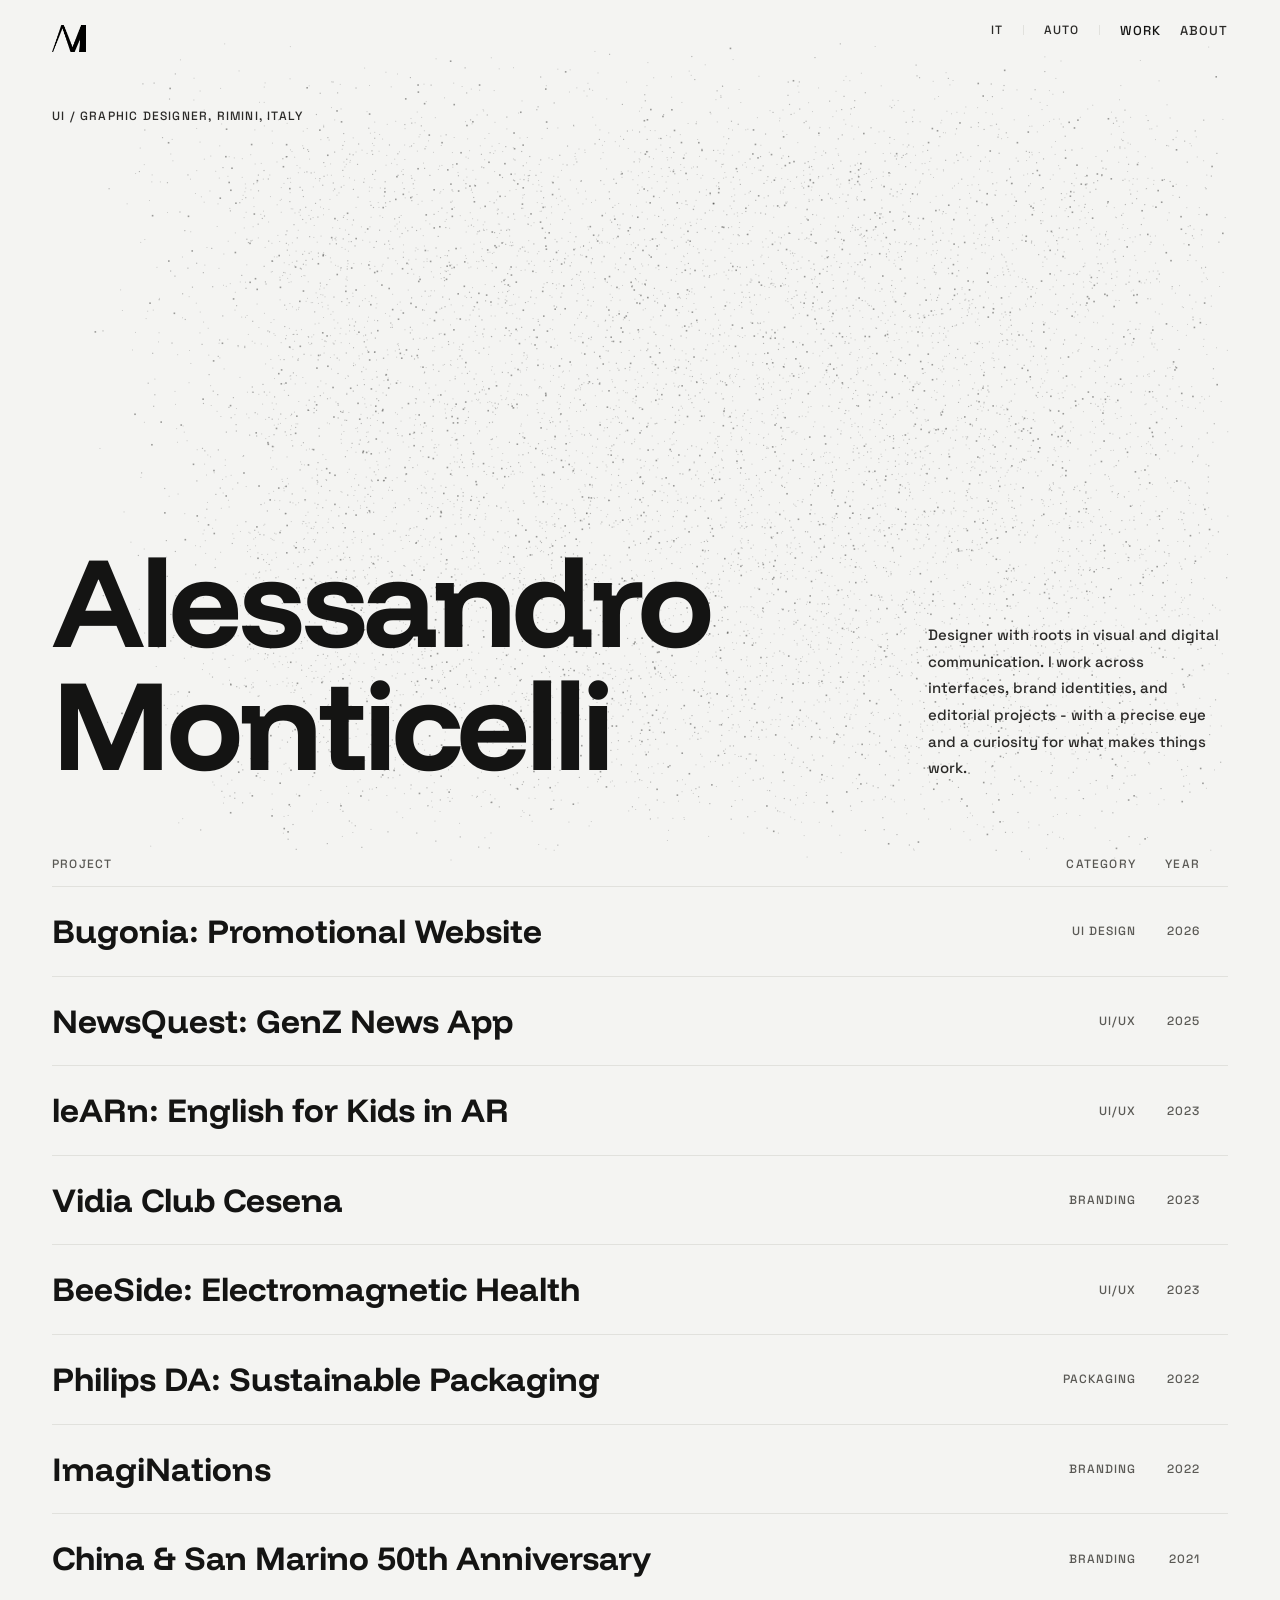
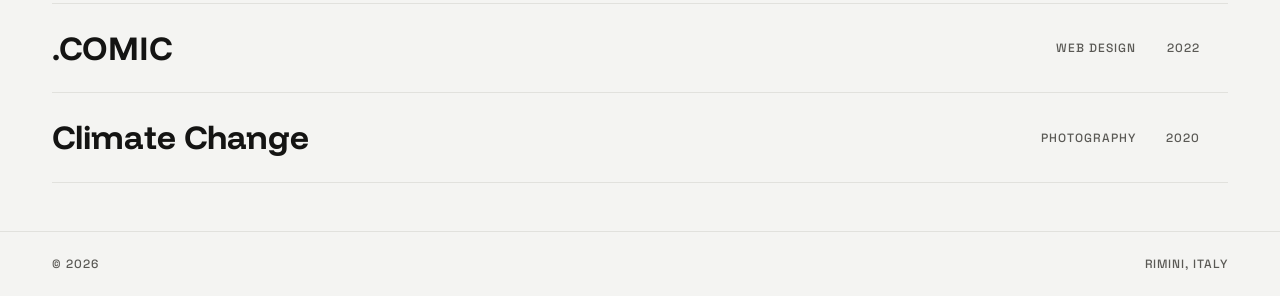
==== commit 1bc959b6: "Favicon ritagliata come il logo, lime in tema scuro; aggiunge CLAUDE.md - favicon.svg: maschera rett" ====
--- a/index.html
+++ b/index.html
@@ -4,7 +4,7 @@
   <meta charset="UTF-8">
   <meta name="viewport" content="width=device-width, initial-scale=1.0">
   <title>Alessandro Monticelli</title>
-  <link rel="icon" type="image/svg+xml" href="favicon.svg">
+  <link rel="icon" type="image/svg+xml" href="favicon.svg?v=2">
   <link rel="preconnect" href="https://fonts.googleapis.com">
   <link rel="preconnect" href="https://fonts.gstatic.com" crossorigin>
   <link href="https://fonts.googleapis.com/css2?family=Funnel+Display:wght@400;500;600;700;800&family=Space+Grotesk:wght@300;400;500&display=swap" rel="stylesheet">
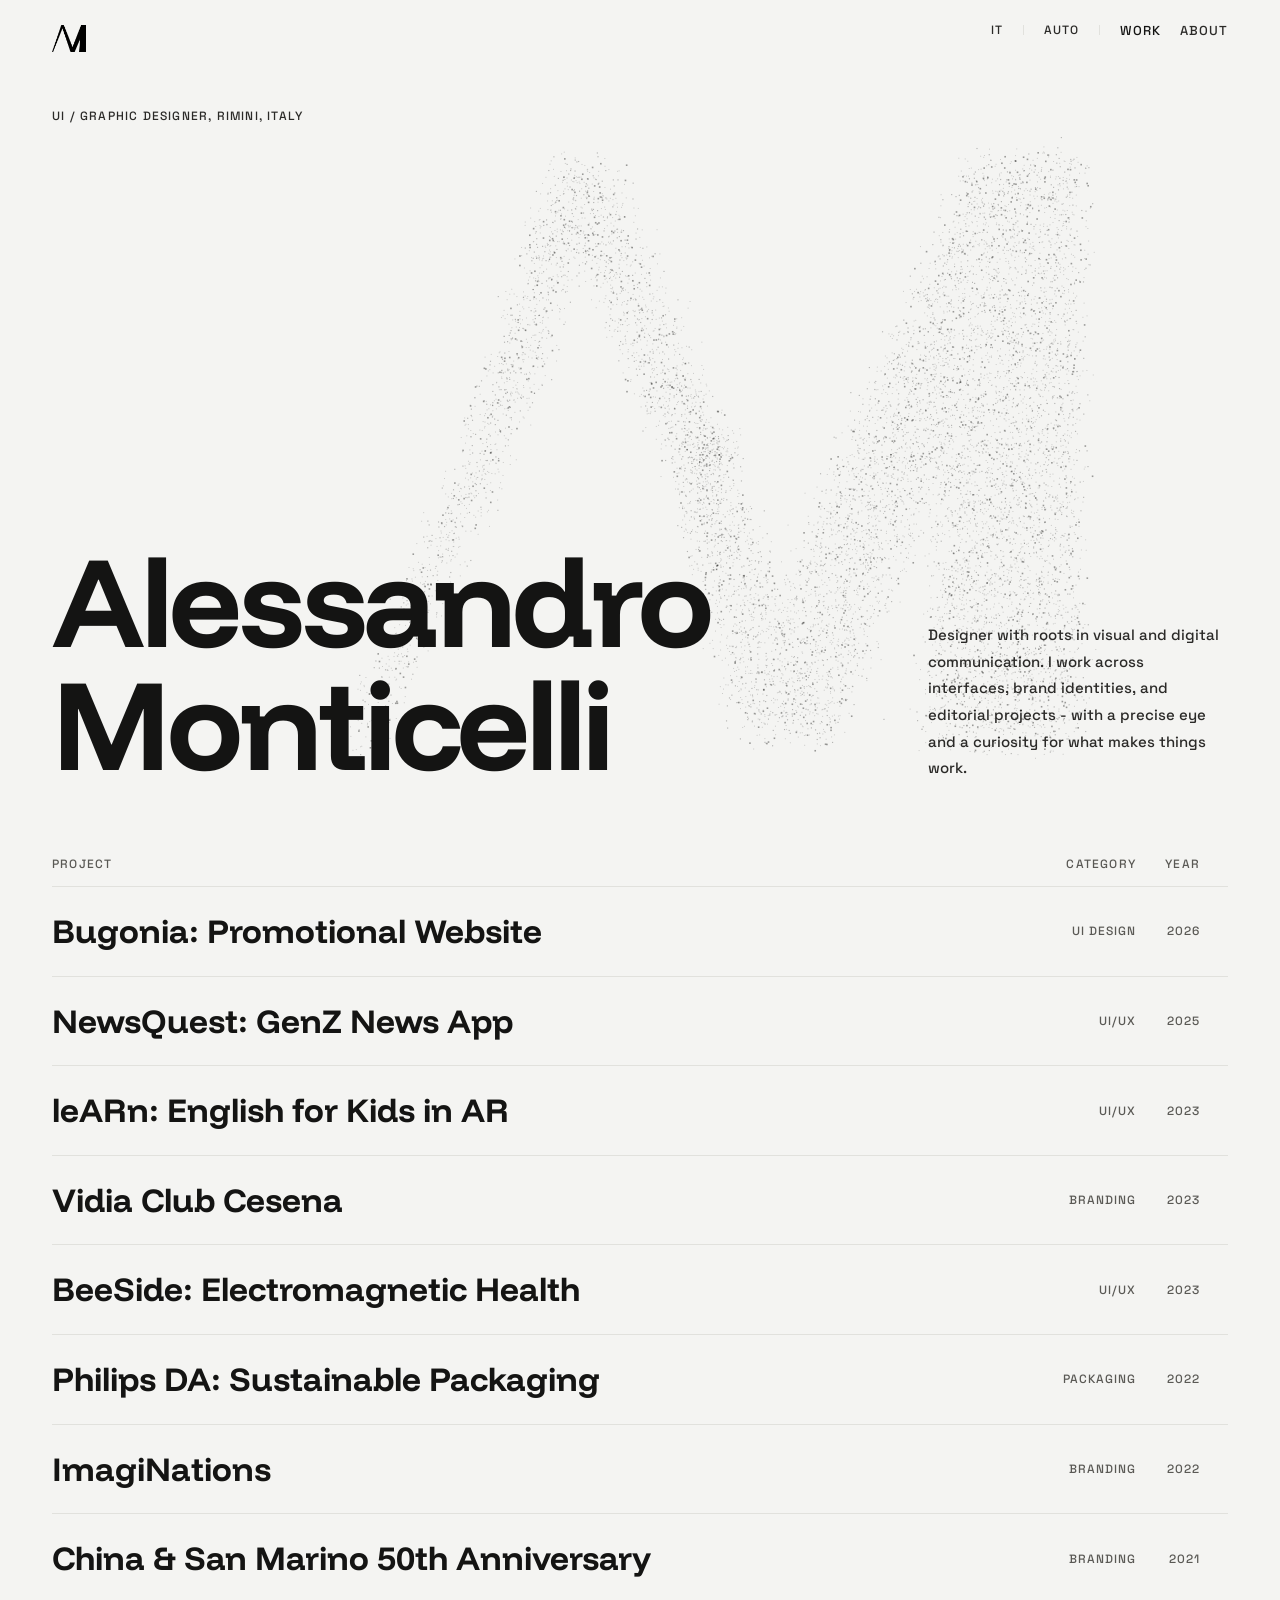
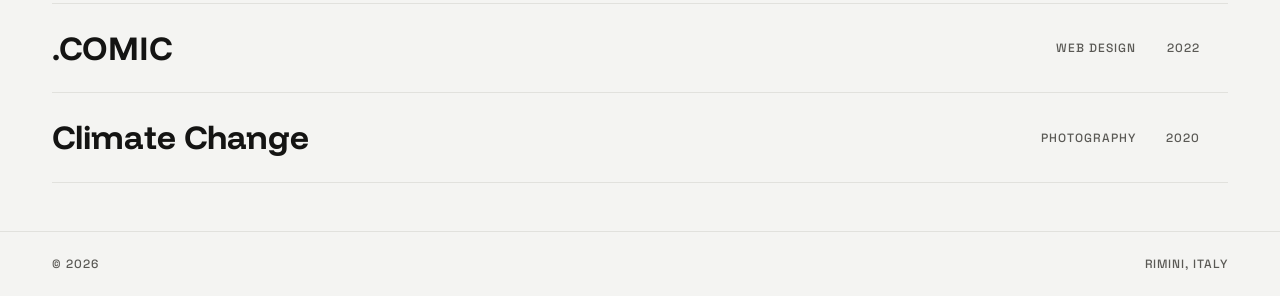
==== commit 3a64c2e8: "Brief: step navigabili liberamente, elenco delle sezioni mancanti all'invio; favicon lime affidabile" ====
--- a/index.html
+++ b/index.html
@@ -4,7 +4,9 @@
   <meta charset="UTF-8">
   <meta name="viewport" content="width=device-width, initial-scale=1.0">
   <title>Alessandro Monticelli</title>
-  <link rel="icon" type="image/svg+xml" href="favicon.svg?v=2">
+  <link rel="icon" type="image/svg+xml" href="favicon.svg?v=3">
+  <!-- Favicon lime col tema scuro: cambia file invece di affidarsi al media query dentro l'SVG, che il browser tiene in cache -->
+  <script>(function(){var l=document.querySelector('link[rel="icon"]'),m=matchMedia('(prefers-color-scheme: dark)');function u(){l.href=m.matches?'favicon-dark.svg?v=3':'favicon.svg?v=3'}u();m.addEventListener('change',u)})();</script>
   <link rel="preconnect" href="https://fonts.googleapis.com">
   <link rel="preconnect" href="https://fonts.gstatic.com" crossorigin>
   <link href="https://fonts.googleapis.com/css2?family=Funnel+Display:wght@400;500;600;700;800&family=Space+Grotesk:wght@300;400;500&display=swap" rel="stylesheet">
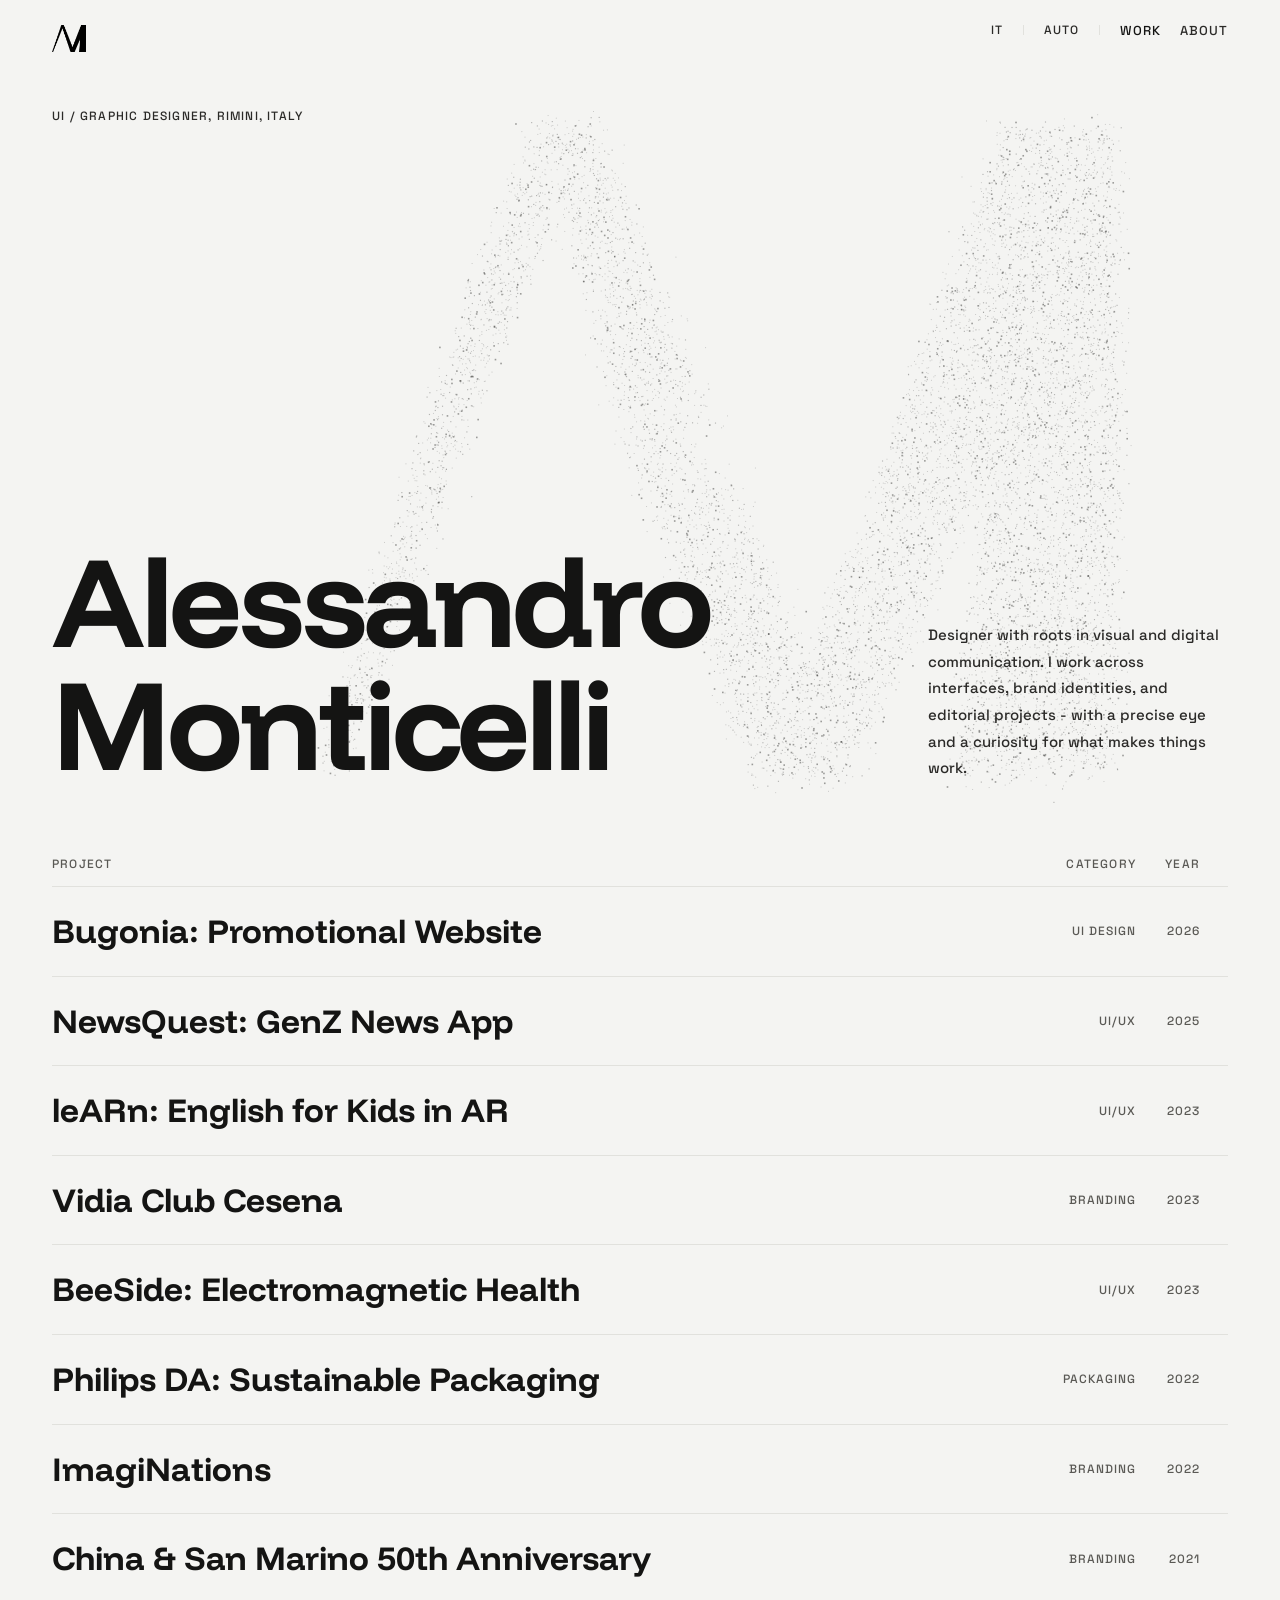
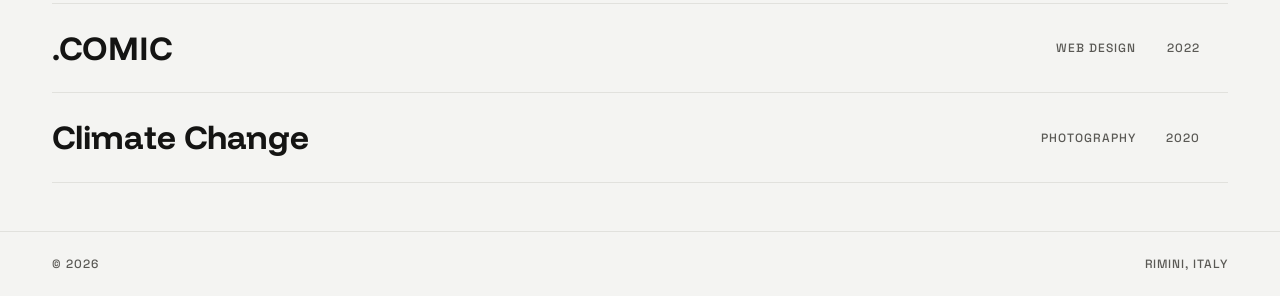
==== commit 96ab7133: "Tasti magnetici con leggero riflesso di luce sotto al cursore Effetto in script.js e style.css, quin" ====
--- a/index.html
+++ b/index.html
@@ -10,7 +10,7 @@
   <link rel="preconnect" href="https://fonts.googleapis.com">
   <link rel="preconnect" href="https://fonts.gstatic.com" crossorigin>
   <link href="https://fonts.googleapis.com/css2?family=Funnel+Display:wght@400;500;600;700;800&family=Space+Grotesk:wght@300;400;500&display=swap" rel="stylesheet">
-  <link rel="stylesheet" href="style.css?v=63c426c1">
+  <link rel="stylesheet" href="style.css?v=64">
 </head>
 <body>
 
@@ -152,6 +152,6 @@
     </div>
   </div>
 
-  <script src="script.js?v=63c426c1"></script>
+  <script src="script.js?v=64"></script>
 </body>
 </html>
--- a/style.css
+++ b/style.css
@@ -1016,3 +1016,20 @@
   }
 
 }
+
+/* ─── Tasti magnetici: riflesso di luce sotto al cursore (vedi script.js) ── */
+.has-glow { position: relative; isolation: isolate; }
+.has-glow::before {
+  content: '';
+  position: absolute;
+  inset: 0;
+  z-index: -1;
+  border-radius: inherit;
+  pointer-events: none;
+  background: radial-gradient(circle 46px at var(--gx, 50%) var(--gy, 50%), var(--glow, rgba(255,255,255,0.2)), transparent 100%);
+  opacity: 0;
+  transition: opacity 0.45s ease;
+}
+.has-glow.is-lit::before { opacity: 1; }
+/* Su tasti trasparenti o chiari la luce bianca non si vedrebbe: uso il colore del testo, molto tenue */
+.btn-ghost.has-glow, .icon-btn.has-glow { --glow: color-mix(in srgb, currentColor 7%, transparent); }
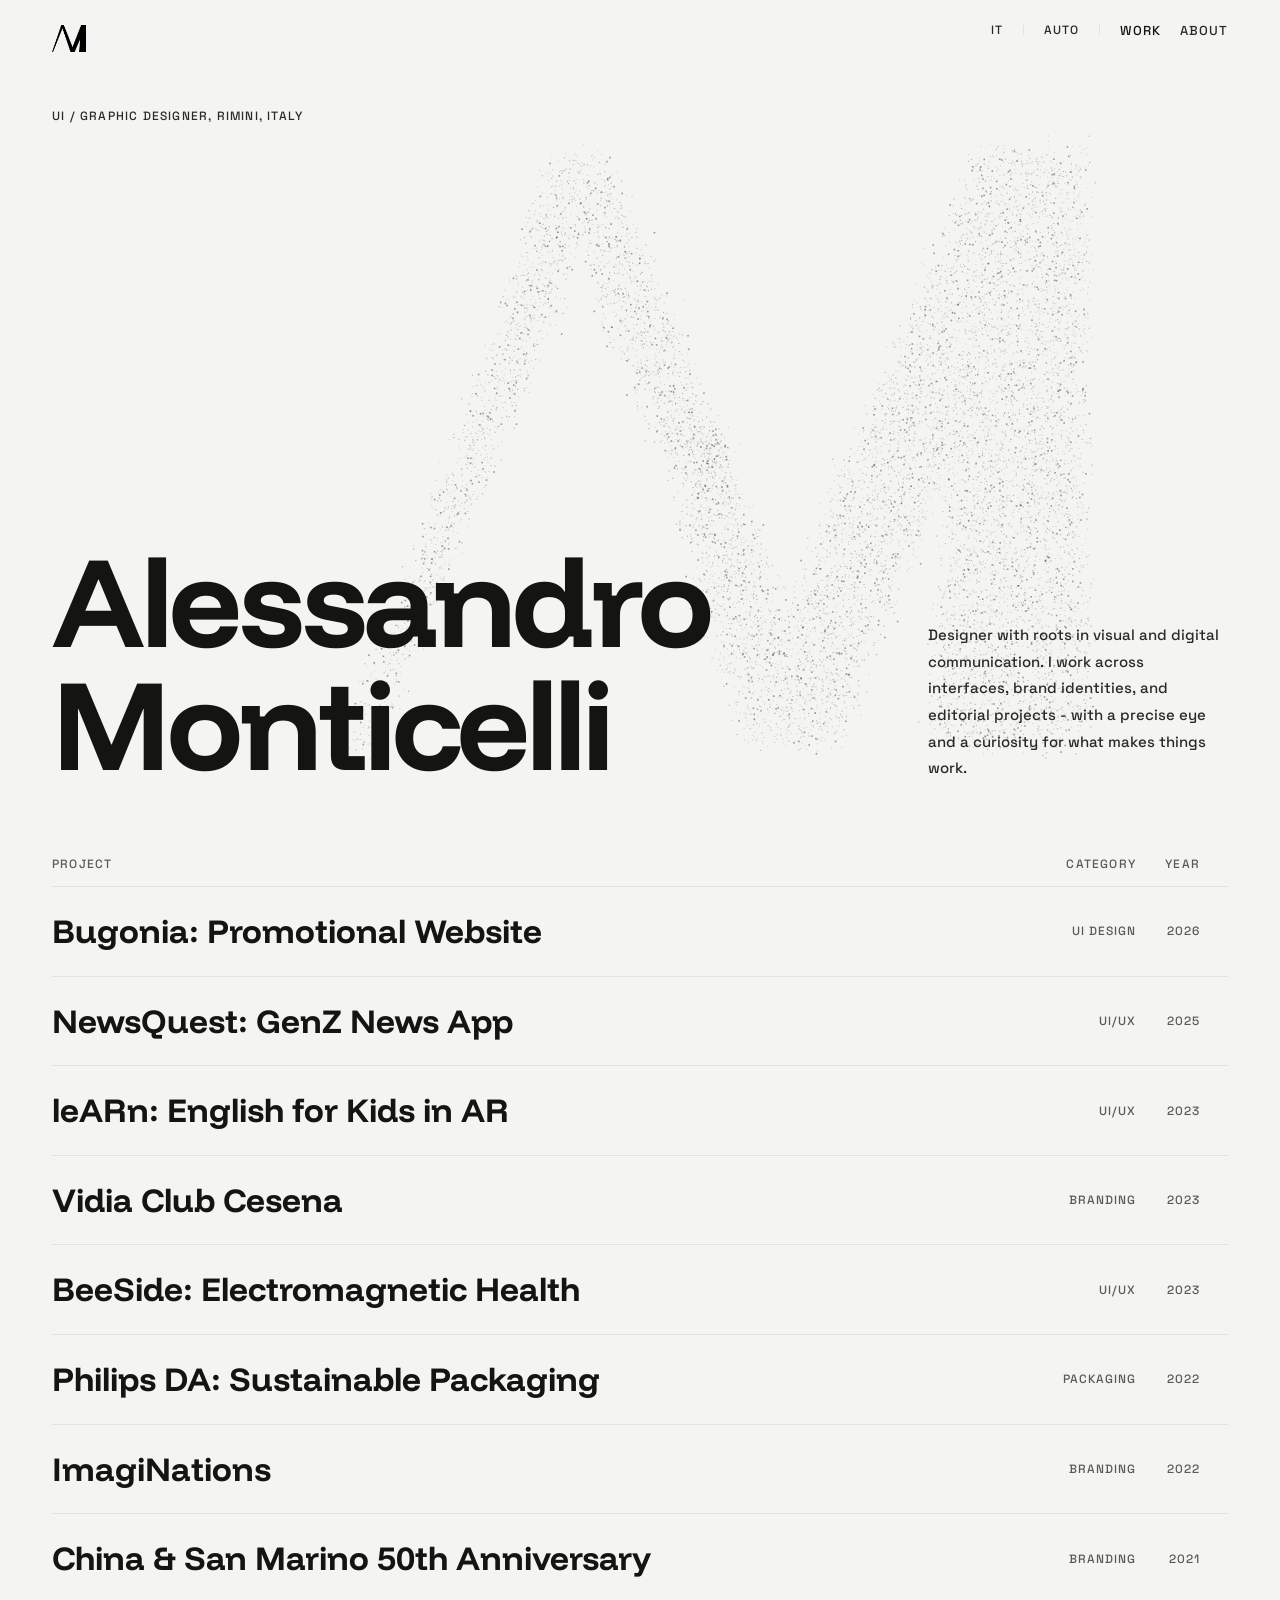
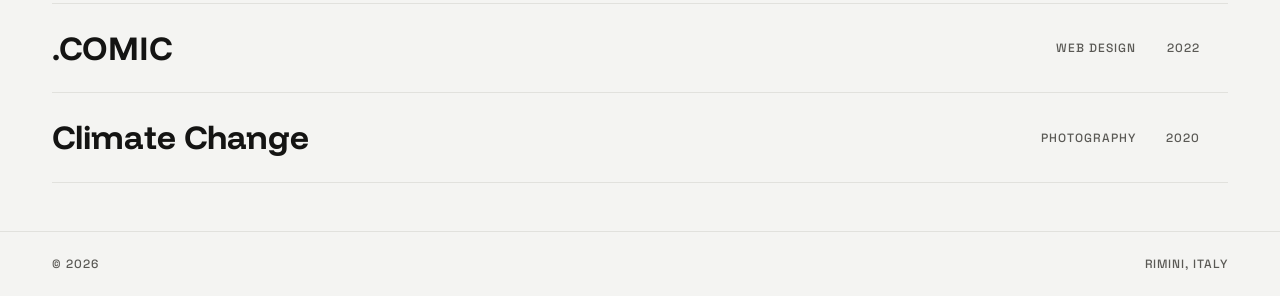
==== commit 1a131e65: "About: bio più stretta, pallini delle lingue allineati alla colonna Strumenti Co-Authored-By: Claude" ====
--- a/index.html
+++ b/index.html
@@ -10,7 +10,7 @@
   <link rel="preconnect" href="https://fonts.googleapis.com">
   <link rel="preconnect" href="https://fonts.gstatic.com" crossorigin>
   <link href="https://fonts.googleapis.com/css2?family=Funnel+Display:wght@400;500;600;700;800&family=Space+Grotesk:wght@300;400;500&display=swap" rel="stylesheet">
-  <link rel="stylesheet" href="style.css?v=64">
+  <link rel="stylesheet" href="style.css?v=65">
 </head>
 <body>
 
--- a/style.css
+++ b/style.css
@@ -803,6 +803,7 @@
   display: flex;
   flex-direction: column;
   gap: 22px;
+  max-width: 600px;   /* righe più corte: il testo resta a sinistra senza occupare mezza pagina */
 }
 
 .about-bio p {
@@ -855,9 +856,11 @@
 .sidebar-block a:hover { color: var(--ink); transform: scale(1.08); }
 
 /* Language dots */
+/* Stesse colonne di Discipline/Strumenti: i pallini partono sotto "Strumenti" */
 .lang-item {
-  display: flex;
-  justify-content: space-between;
+  display: grid;
+  grid-template-columns: 1fr 1fr;
+  gap: 32px;
   align-items: center;
   line-height: 2;
 }
@@ -866,8 +869,6 @@
   display: flex;
   gap: 5px;
   align-items: center;
-  flex-shrink: 0;
-  margin-left: 12px;
 }
 
 .ldot {
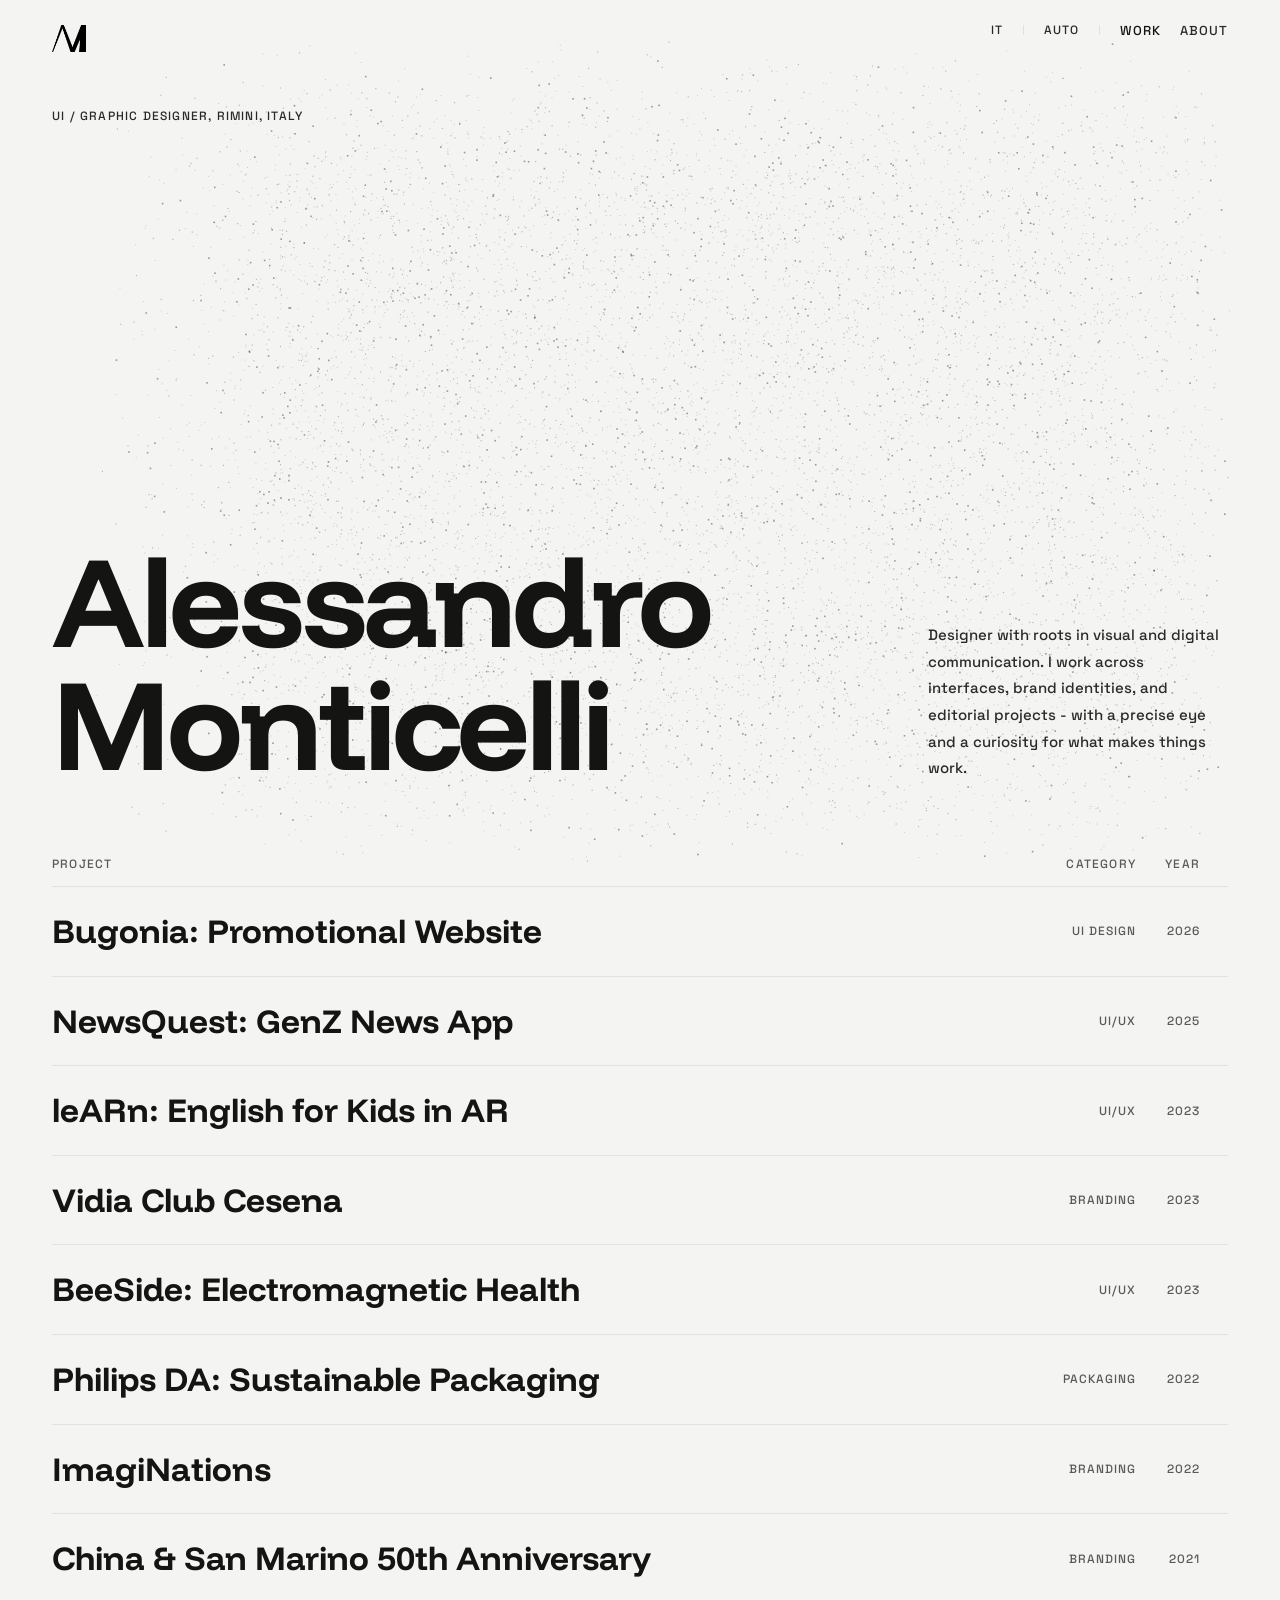
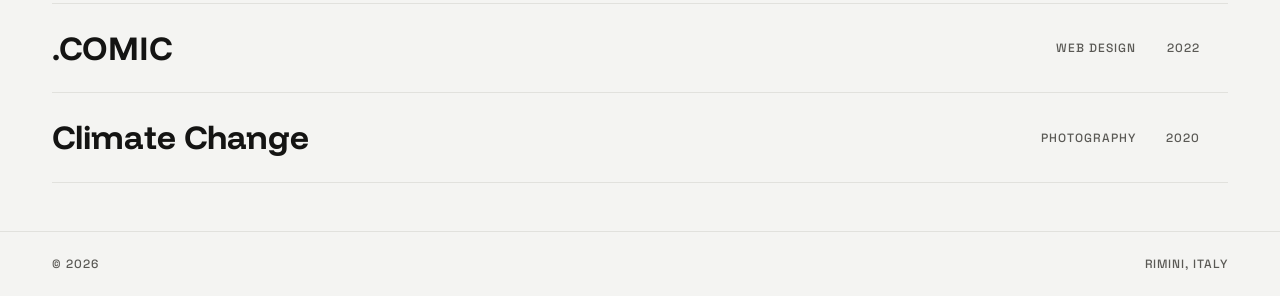
==== commit aab6eaff: "About: livello della lingua a destra dei pallini Co-Authored-By: Claude Opus 5.5 <noreply@anthropic." ====
--- a/index.html
+++ b/index.html
@@ -10,7 +10,7 @@
   <link rel="preconnect" href="https://fonts.googleapis.com">
   <link rel="preconnect" href="https://fonts.gstatic.com" crossorigin>
   <link href="https://fonts.googleapis.com/css2?family=Funnel+Display:wght@400;500;600;700;800&family=Space+Grotesk:wght@300;400;500&display=swap" rel="stylesheet">
-  <link rel="stylesheet" href="style.css?v=65">
+  <link rel="stylesheet" href="style.css?v=66">
 </head>
 <body>
 
@@ -152,6 +152,6 @@
     </div>
   </div>
 
-  <script src="script.js?v=64"></script>
+  <script src="script.js?v=65"></script>
 </body>
 </html>
--- a/style.css
+++ b/style.css
@@ -865,6 +865,12 @@
   line-height: 2;
 }
 
+.lang-level {
+  display: flex;
+  align-items: center;
+  gap: 14px;
+}
+
 .lang-dots {
   display: flex;
   gap: 5px;
